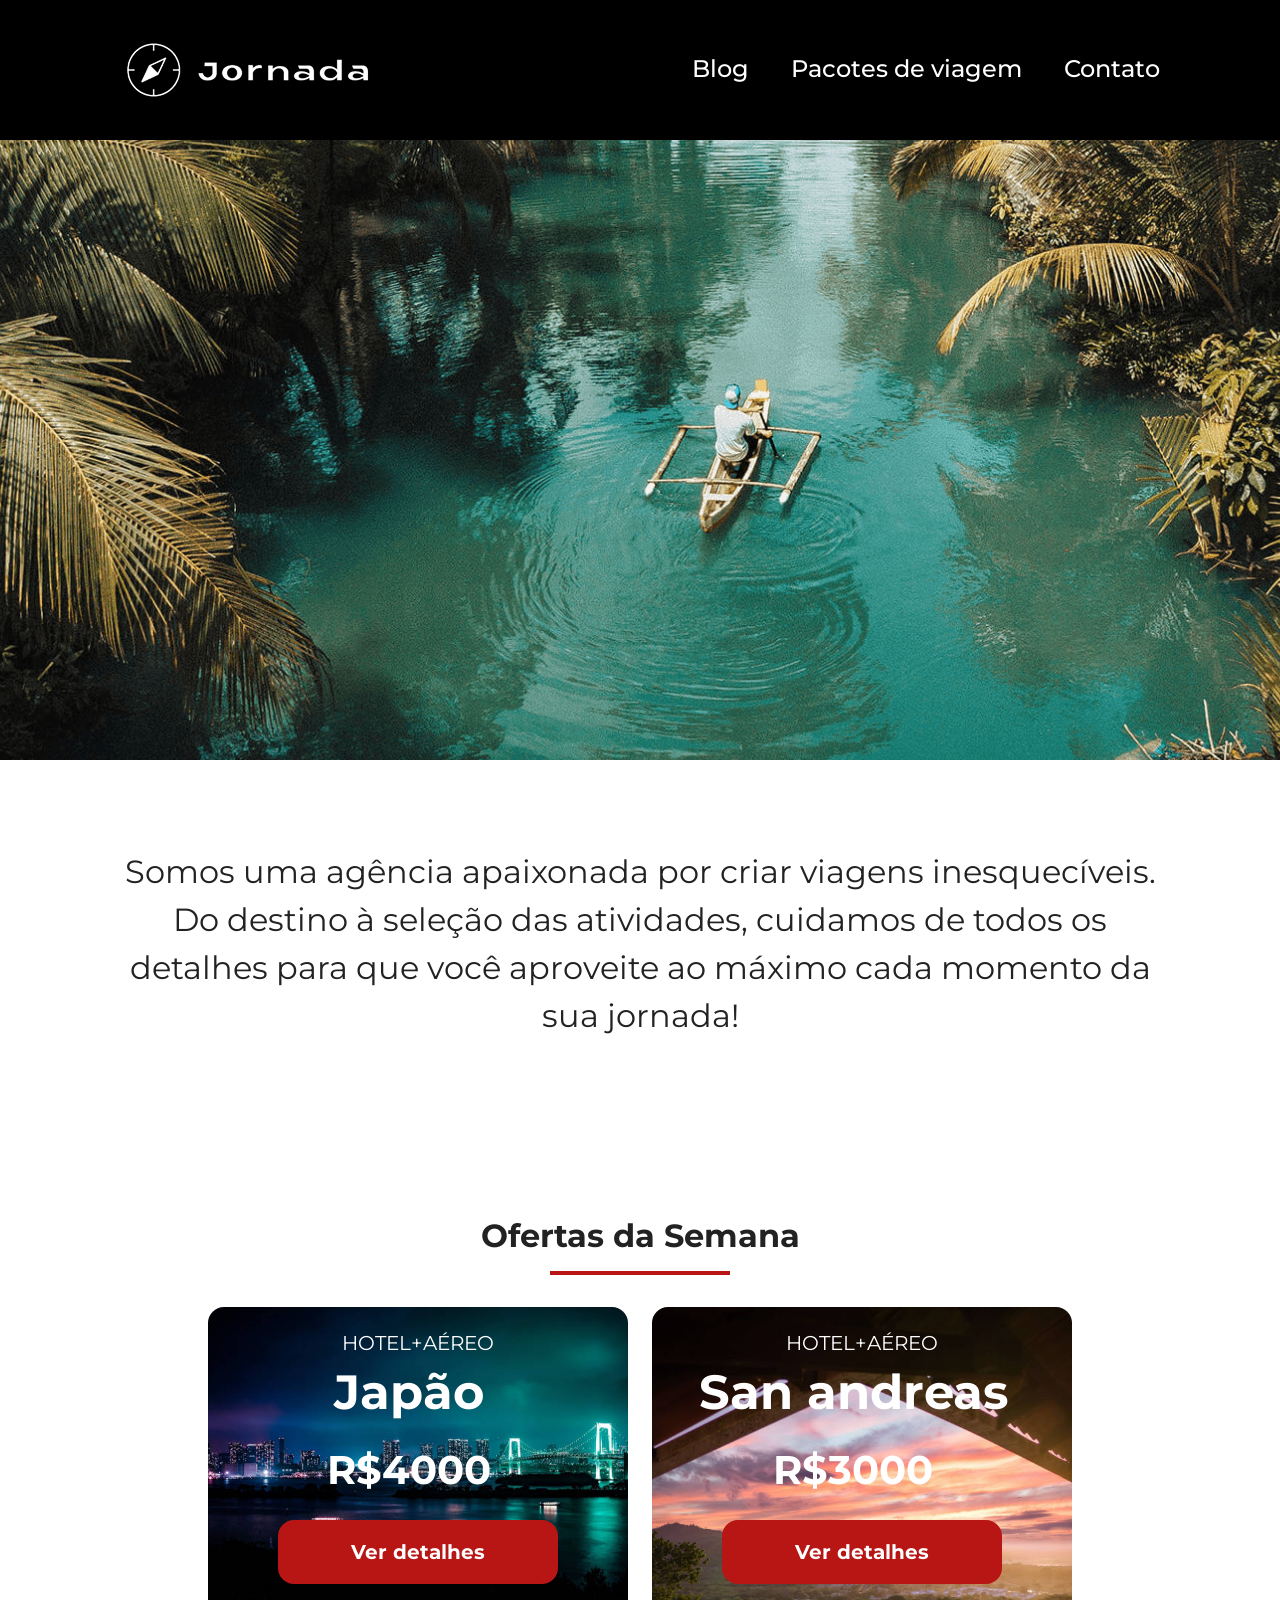
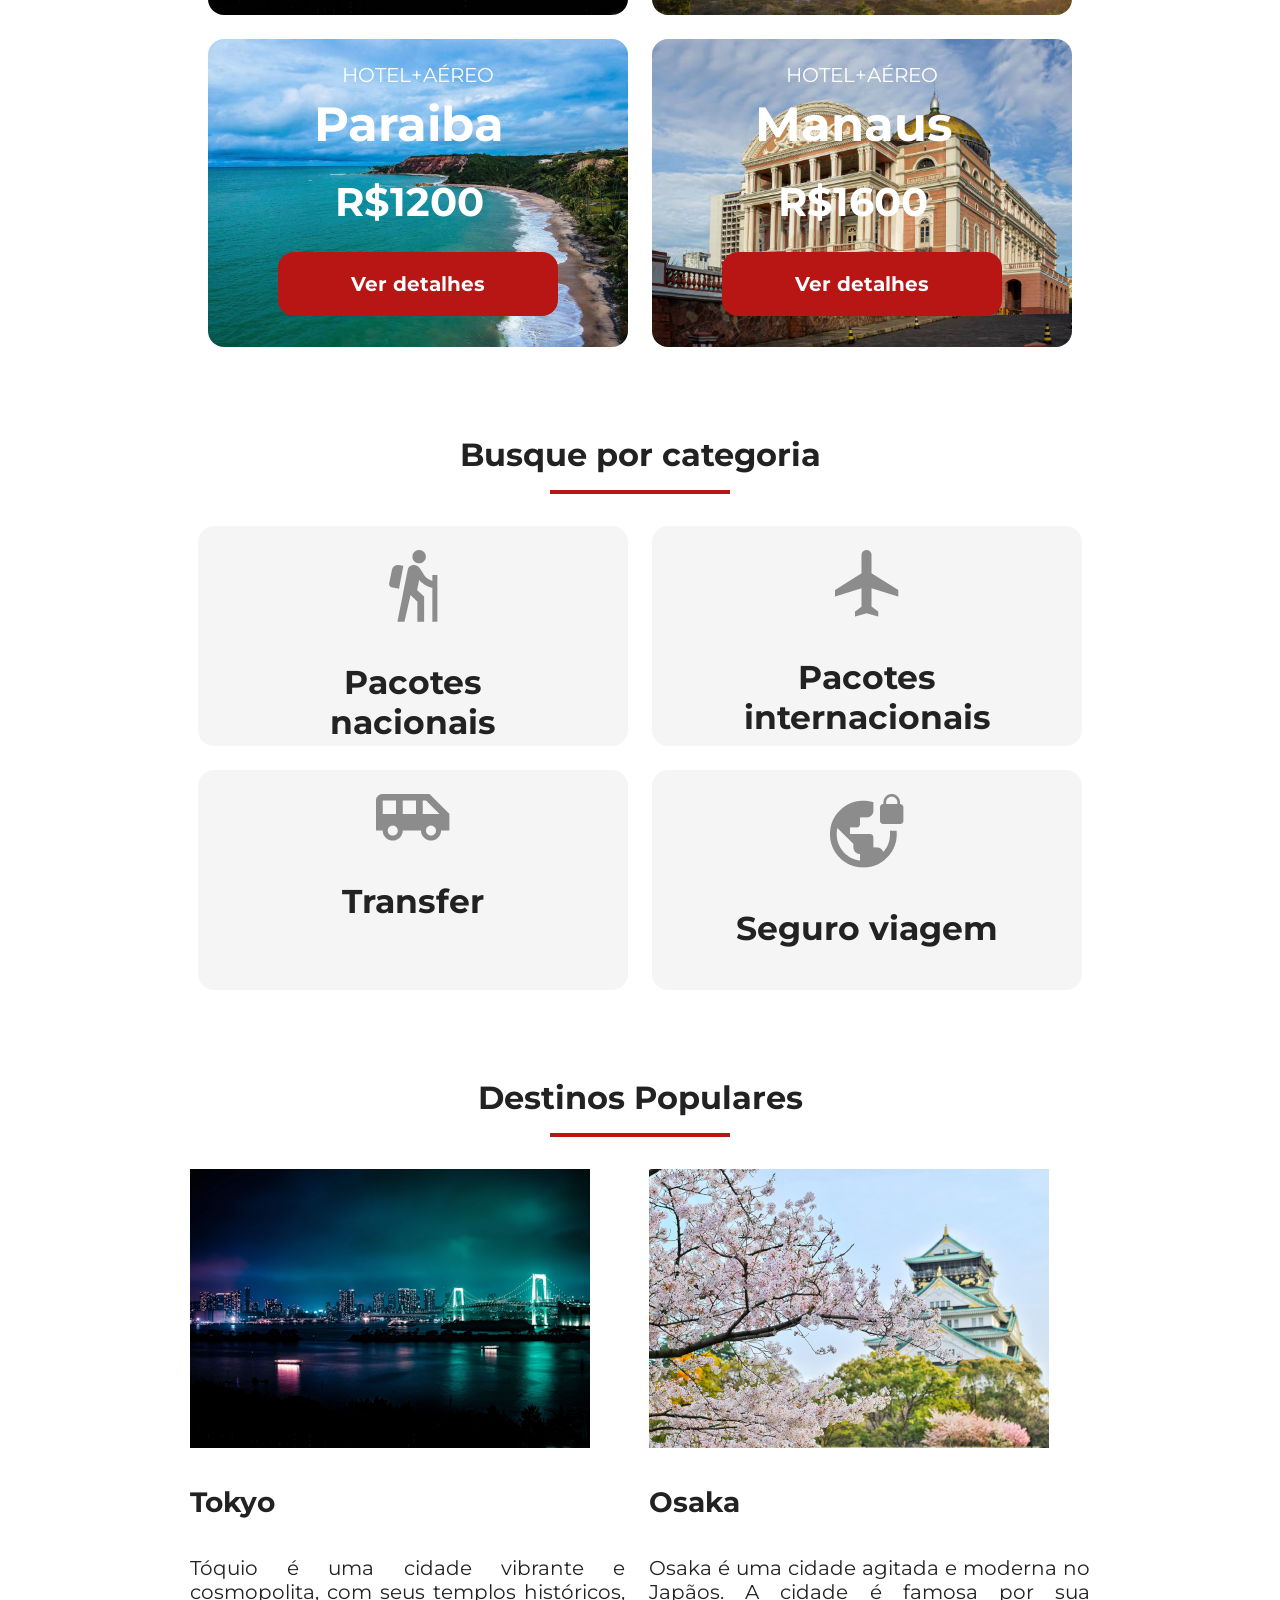
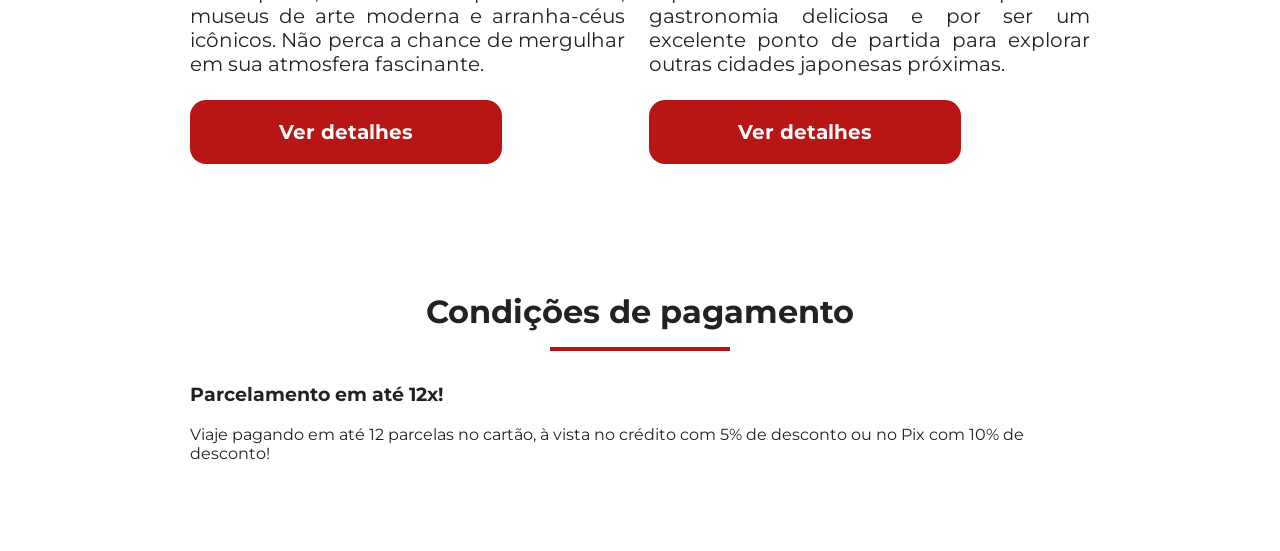
==== HTML - CSS/jornada-viagens/templates/index.html @ f0ea699c "Estrutura base da seção de pagamentos" ====
<!doctype html>
<html lang="pt-br">
  <head>
    <meta charset="UTF-8" />
    <meta name="viewport" content="width=device-width, initial-scale=1.0" />
    <link rel="stylesheet" href="/HTML - CSS/jornada-viagens/css/style.css" />
    <link rel="shortcut icon" href="./favicon.png" type="image/x-icon" />
    <title>Jornada Viagens</title>
  </head>
  <body>
    <header class="main-header">
      <a class="logo" href="#" title="Pagina inicial">
        <img
          class="img-mobile"
          src="../img/bussola-jornada-branco.png"
          alt="Bussola jornada viagens"
        />
        <img
          class="img-desktop"
          src="../img/bussola-texto-jornada-branca.png"
          alt="Bussola jornada viagens"
        />
      </a>
      <div class="navigation-menu">
        <label for="menu">
          <img src="../img/menu.png" alt="Menu" />
        </label>
        <input type="checkbox" id="menu" hidden />
        <nav>
          <ul class="list-links">
            <li><a href="#" target="_blank" title="Blog">Blog</a></li>
            <li>
              <a href="#" target="_blank" title="Pagina de pacotes"
                >Pacotes de viagem</a
              >
            </li>
            <li><a href="#" target="_blank" title="Contato">Contato</a></li>
          </ul>
        </nav>
      </div>
    </header>
    <section class="hero">
      <div class="image-hero"></div>
      <h2>
        Somos uma agência apaixonada por criar viagens inesquecíveis. Do destino
        à seleção das atividades, cuidamos de todos os detalhes para que você
        aproveite ao máximo cada momento da sua jornada!
      </h2>
    </section>
    <section class="offers">
      <div class="section-title">
        <h2>Ofertas da Semana</h2>
        <hr />
      </div>
      <div class="offers-cards">
        <article class="card japao">
          <header><p>HOTEL+AÉREO</p></header>
          <section>
            <h3>Japão <br /><span>R$4000</span></h3>
          </section>
          <footer><a href="#" class="button">Ver detalhes</a></footer>
        </article>
        <article class="card san-andreas">
          <header><p>HOTEL+AÉREO</p></header>
          <section>
            <h3>San andreas <br /><span>R$3000</span></h3>
          </section>
          <footer><a href="#" class="button">Ver detalhes</a></footer>
        </article>
        <article class="card paraiba">
          <header><p>HOTEL+AÉREO</p></header>
          <section>
            <h3>Paraiba <br /><span>R$1200</span></h3>
          </section>
          <footer><a href="#" class="button">Ver detalhes</a></footer>
        </article>
        <article class="card manaus">
          <header><p>HOTEL+AÉREO</p></header>
          <section>
            <h3>Manaus <br /><span>R$1600</span></h3>
          </section>
          <footer><a href="#" class="button">Ver detalhes</a></footer>
        </article>
      </div>
    </section>
    <section class="categories">
      <div class="section-title">
        <h2>Busque por categoria</h2>
        <hr />
      </div>
      <div class="categories-cards">
        <a
          class="card"
          href="#"
          target="_blank"
          title="Busca por pacotes nacionais"
          ><img
            src="../img/pacotes nacionais.png"
            alt="Busca por pacotes de viagem nacionais"
          />
          <h3>Pacotes <br />nacionais</h3>
        </a>
        <a
          class="card"
          href="#"
          target="_blank"
          title="Busca por pacotes internacionais"
          ><img
            src="../img/pacotes interacionais.png"
            alt="Busca por pacotes de viagem interacionais"
          />
          <h3>Pacotes <br />internacionais</h3>
        </a>
        <a
          class="card transfer"
          href="#"
          target="_blank"
          title="Busca por transfer"
          ><img src="../img/transfer.png" alt="Busca por pacotes de transfer" />
          <h3>Transfer</h3>
        </a>
        <a
          class="card"
          href="#"
          target="_blank"
          title="Busca por pacotes pacotes de seguro viagem"
          ><img
            src="../img/seguro viagem.png"
            alt="Busca por pacotes de seguro viagem"
          />
          <h3>Seguro viagem</h3>
        </a>
      </div>
    </section>
    <section class="destinations">
      <div class="section-title">
        <h2>Destinos Populares</h2>
        <hr />
      </div>
      <div class="destination-items">
        <article class="item">
          <header>
            <div class="img-item tokyo"></div>
            <h4>Tokyo</h4>
          </header>
          <p>
            Tóquio é uma cidade vibrante e cosmopolita, com seus templos
            históricos, museus de arte moderna e arranha-céus icônicos. Não
            perca a chance de mergulhar em sua atmosfera fascinante.
          </p>
          <footer>
            <a
              href="#"
              class="button"
              target="_blank"
              title="Veja mais detalhes Tokyo"
              >Ver detalhes</a
            >
          </footer>
        </article>
        <article class="item">
          <header>
            <div class="img-item osaka"></div>
            <h4>Osaka</h4>
          </header>
          <p>
            Osaka é uma cidade agitada e moderna no Japãos. A cidade é famosa
            por sua gastronomia deliciosa e por ser um excelente ponto de
            partida para explorar outras cidades japonesas próximas.
          </p>
          <footer>
            <a
              href="#"
              class="button"
              target="_blank"
              title="Veja mais detalhes Osaka"
              >Ver detalhes</a
            >
          </footer>
        </article>
      </div>
    </section>
    <section class="payments">
      <div class="section-title">
        <h2>Condições de pagamento</h2>
        <hr />
      </div>
      <div class="text-content">
        <h3>Parcelamento em até 12x!</h3>
        <p>
          Viaje pagando em até 12 parcelas no cartão, à vista no crédito com 5%
          de desconto ou no Pix com 10% de desconto!
        </p>
      </div>
      <div class="img-content">
        <div class="image bags"></div>
        <div class="image passport"></div>
        <div class="image people"></div>
      </div>
    </section>
  </body>
</html>
---- HTML - CSS/jornada-viagens/css/style.css ----
@import url(global.css);
@import url(header.css);
@import url(hero.css);
@import url(offers.css);
@import url(categories.css);
@import url(destinations.css);
@import url(payments.css);
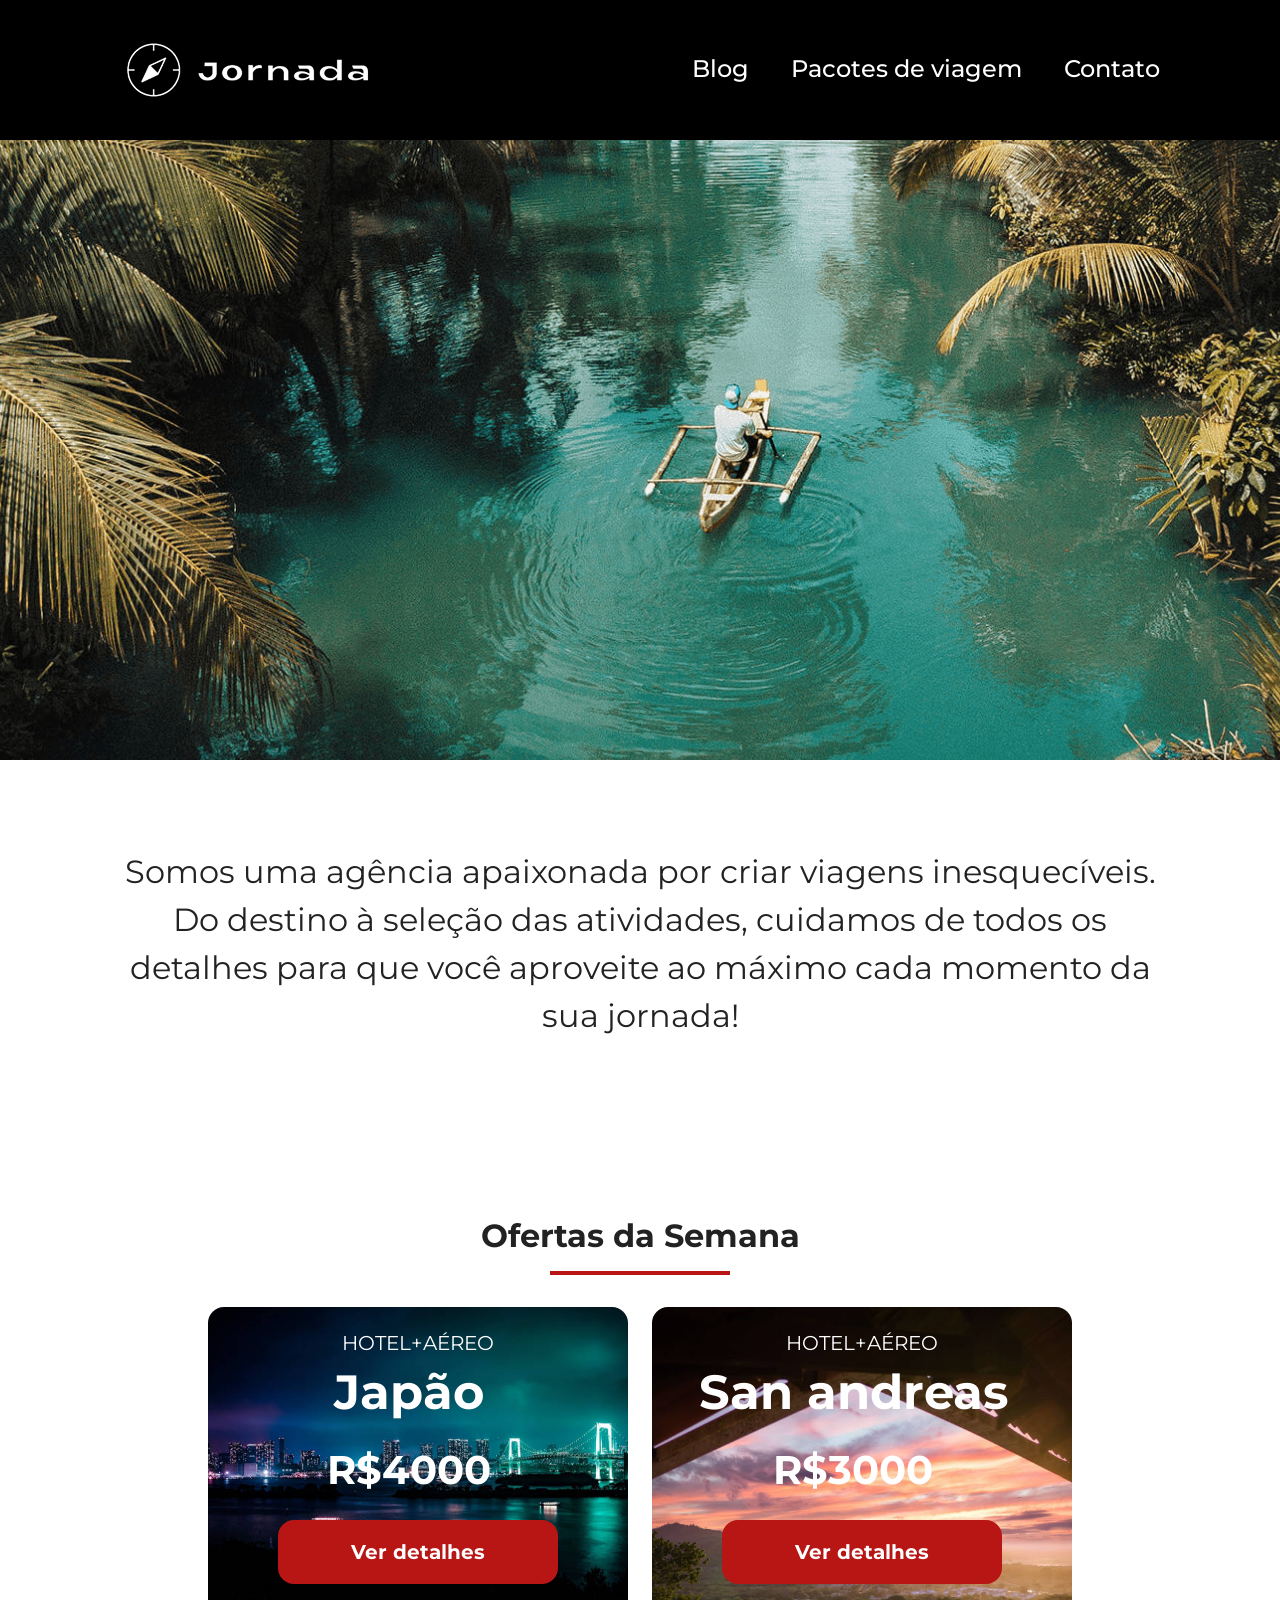
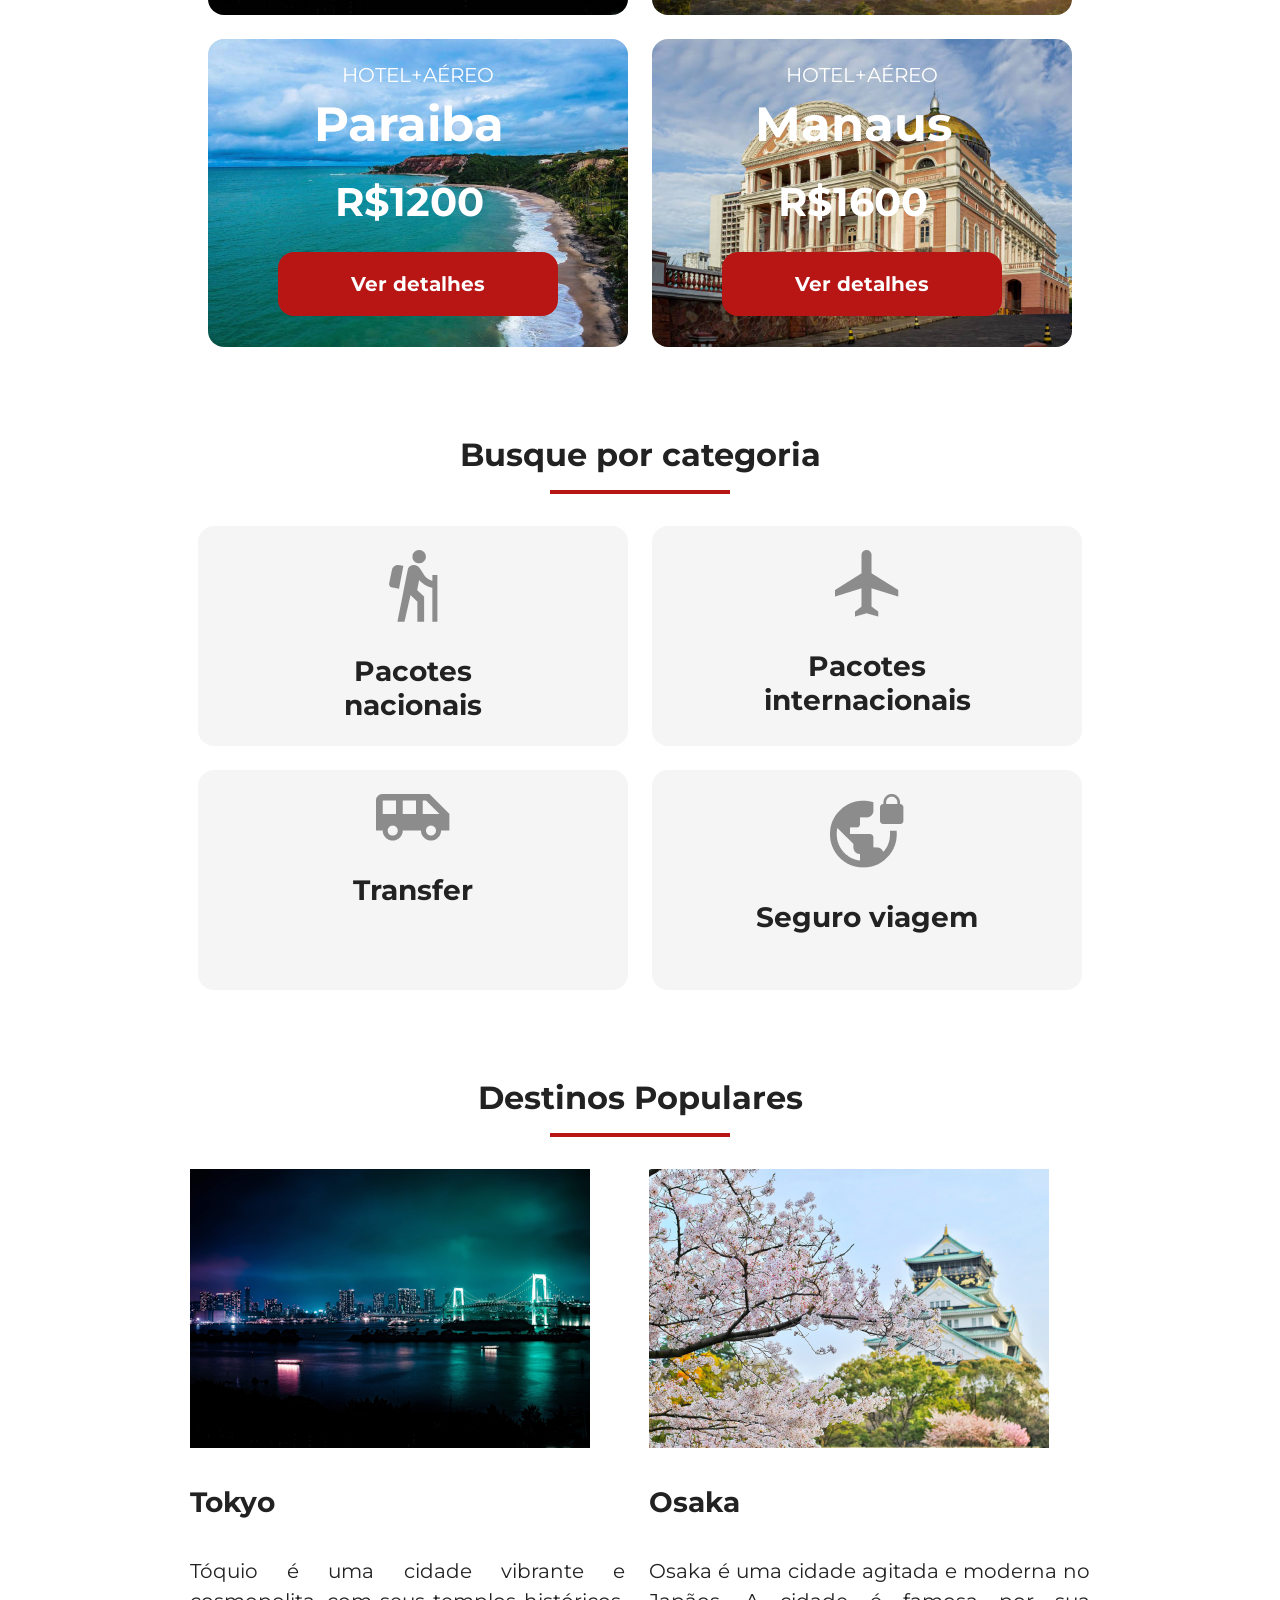
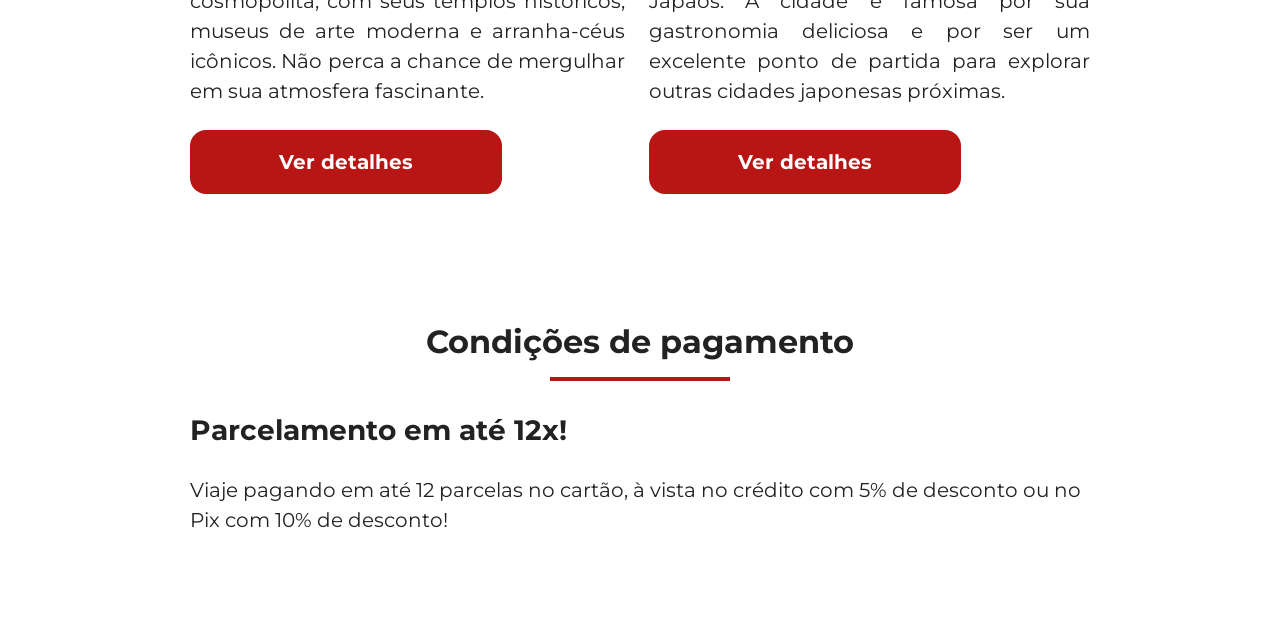
==== commit d66b087d: "Reutilização de código" ====
--- a/HTML - CSS/jornada-viagens/templates/index.html
+++ b/HTML - CSS/jornada-viagens/templates/index.html
@@ -54,30 +54,30 @@
       </div>
       <div class="offers-cards">
         <article class="card japao">
-          <header><p>HOTEL+AÉREO</p></header>
-          <section>
-            <h3>Japão <br /><span>R$4000</span></h3>
+          <header><p class="text-content">HOTEL+AÉREO</p></header>
+          <section>
+            <h3 class="title-content">Japão <br /><span>R$4000</span></h3>
           </section>
           <footer><a href="#" class="button">Ver detalhes</a></footer>
         </article>
         <article class="card san-andreas">
-          <header><p>HOTEL+AÉREO</p></header>
-          <section>
-            <h3>San andreas <br /><span>R$3000</span></h3>
+          <header><p class="text-content">HOTEL+AÉREO</p></header>
+          <section>
+            <h3 class="title-content">San andreas <br /><span>R$3000</span></h3>
           </section>
           <footer><a href="#" class="button">Ver detalhes</a></footer>
         </article>
         <article class="card paraiba">
-          <header><p>HOTEL+AÉREO</p></header>
-          <section>
-            <h3>Paraiba <br /><span>R$1200</span></h3>
+          <header><p class="text-content">HOTEL+AÉREO</p></header>
+          <section>
+            <h3 class="title-content">Paraiba <br /><span>R$1200</span></h3>
           </section>
           <footer><a href="#" class="button">Ver detalhes</a></footer>
         </article>
         <article class="card manaus">
-          <header><p>HOTEL+AÉREO</p></header>
-          <section>
-            <h3>Manaus <br /><span>R$1600</span></h3>
+          <header><p class="text-content">HOTEL+AÉREO</p></header>
+          <section>
+            <h3 class="title-content">Manaus <br /><span>R$1600</span></h3>
           </section>
           <footer><a href="#" class="button">Ver detalhes</a></footer>
         </article>
@@ -98,7 +98,7 @@
             src="../img/pacotes nacionais.png"
             alt="Busca por pacotes de viagem nacionais"
           />
-          <h3>Pacotes <br />nacionais</h3>
+          <h3 class="content-title">Pacotes <br />nacionais</h3>
         </a>
         <a
           class="card"
@@ -109,7 +109,7 @@
             src="../img/pacotes interacionais.png"
             alt="Busca por pacotes de viagem interacionais"
           />
-          <h3>Pacotes <br />internacionais</h3>
+          <h3 class="content-title">Pacotes <br />internacionais</h3>
         </a>
         <a
           class="card transfer"
@@ -117,7 +117,7 @@
           target="_blank"
           title="Busca por transfer"
           ><img src="../img/transfer.png" alt="Busca por pacotes de transfer" />
-          <h3>Transfer</h3>
+          <h3 class="content-title">Transfer</h3>
         </a>
         <a
           class="card"
@@ -128,7 +128,7 @@
             src="../img/seguro viagem.png"
             alt="Busca por pacotes de seguro viagem"
           />
-          <h3>Seguro viagem</h3>
+          <h3 class="content-title">Seguro viagem</h3>
         </a>
       </div>
     </section>
@@ -141,9 +141,9 @@
         <article class="item">
           <header>
             <div class="img-item tokyo"></div>
-            <h4>Tokyo</h4>
+            <h4 class="content-title">Tokyo</h4>
           </header>
-          <p>
+          <p class="content-text">
             Tóquio é uma cidade vibrante e cosmopolita, com seus templos
             históricos, museus de arte moderna e arranha-céus icônicos. Não
             perca a chance de mergulhar em sua atmosfera fascinante.
@@ -161,9 +161,9 @@
         <article class="item">
           <header>
             <div class="img-item osaka"></div>
-            <h4>Osaka</h4>
+            <h4 class="content-title">Osaka</h4>
           </header>
-          <p>
+          <p class="content-text">
             Osaka é uma cidade agitada e moderna no Japãos. A cidade é famosa
             por sua gastronomia deliciosa e por ser um excelente ponto de
             partida para explorar outras cidades japonesas próximas.
@@ -186,8 +186,8 @@
         <hr />
       </div>
       <div class="text-content">
-        <h3>Parcelamento em até 12x!</h3>
-        <p>
+        <h3 class="content-title">Parcelamento em até 12x!</h3>
+        <p class="content-text">
           Viaje pagando em até 12 parcelas no cartão, à vista no crédito com 5%
           de desconto ou no Pix com 10% de desconto!
         </p>
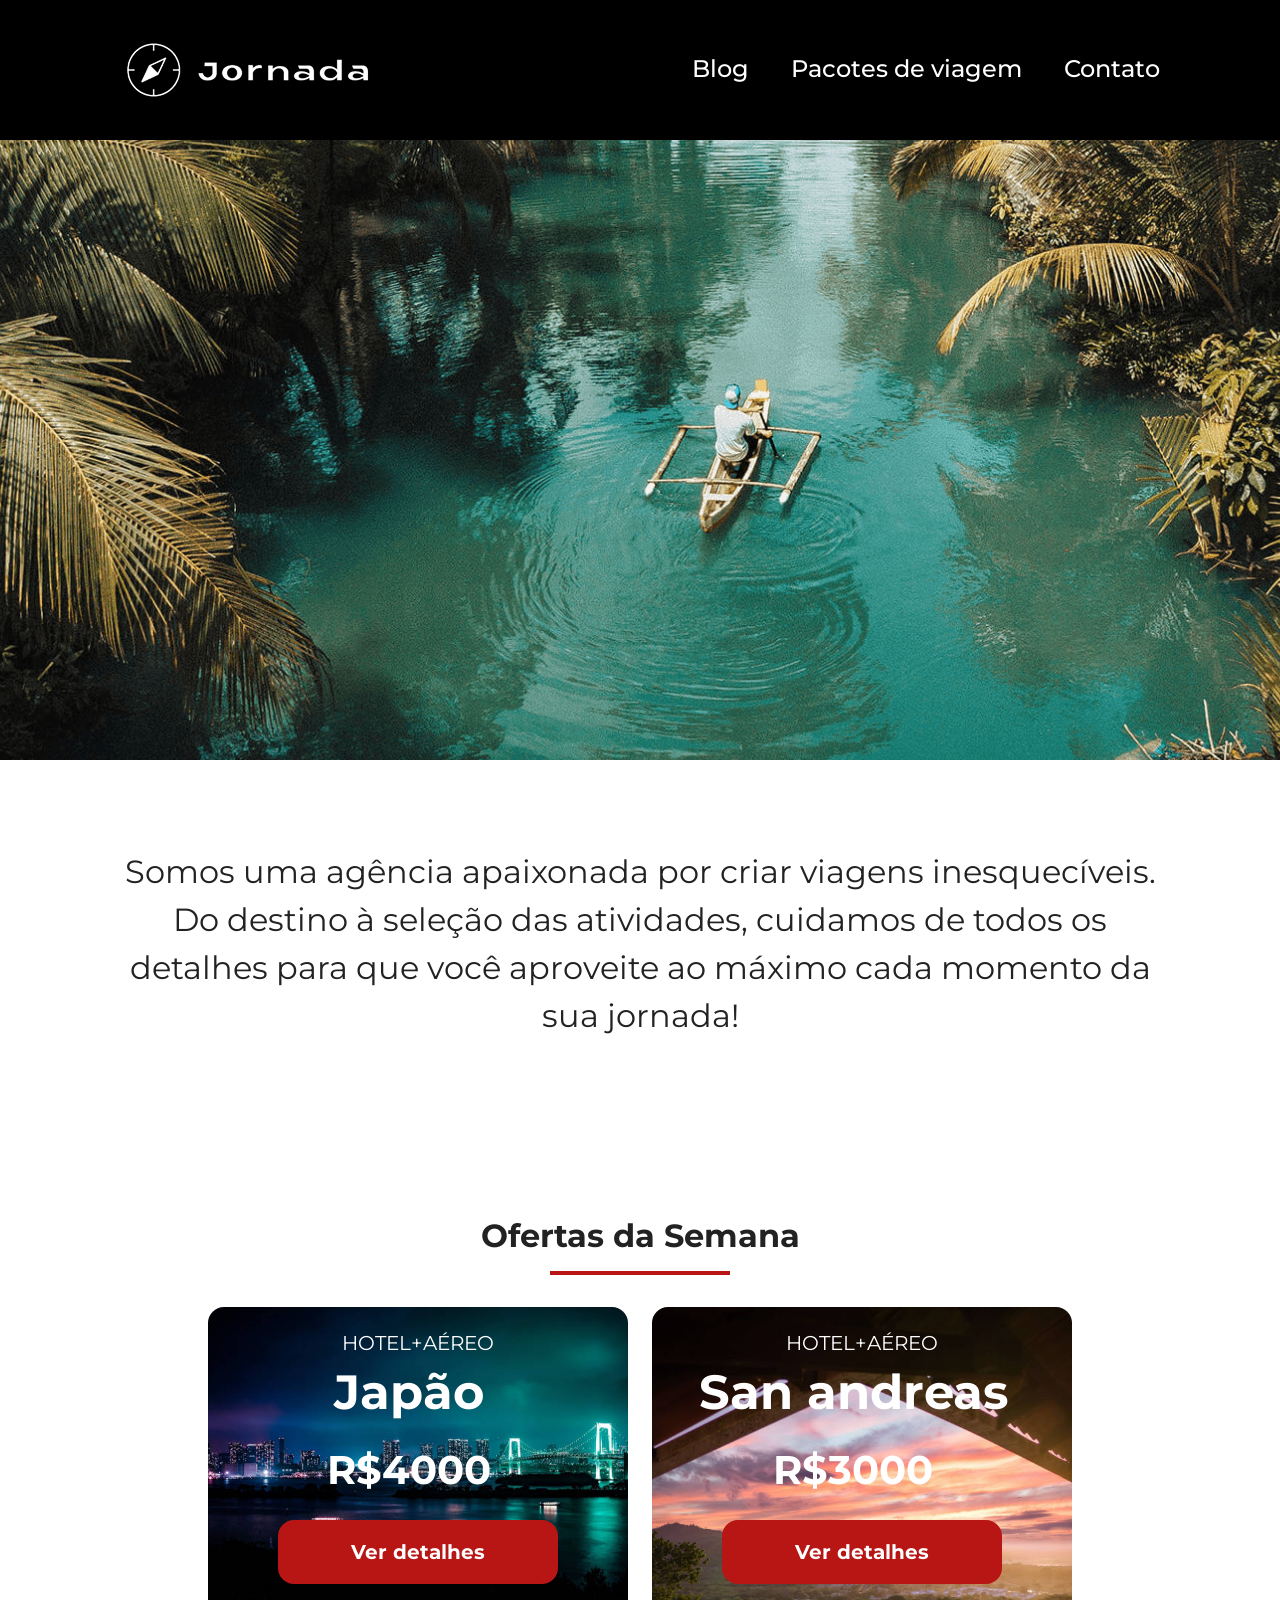
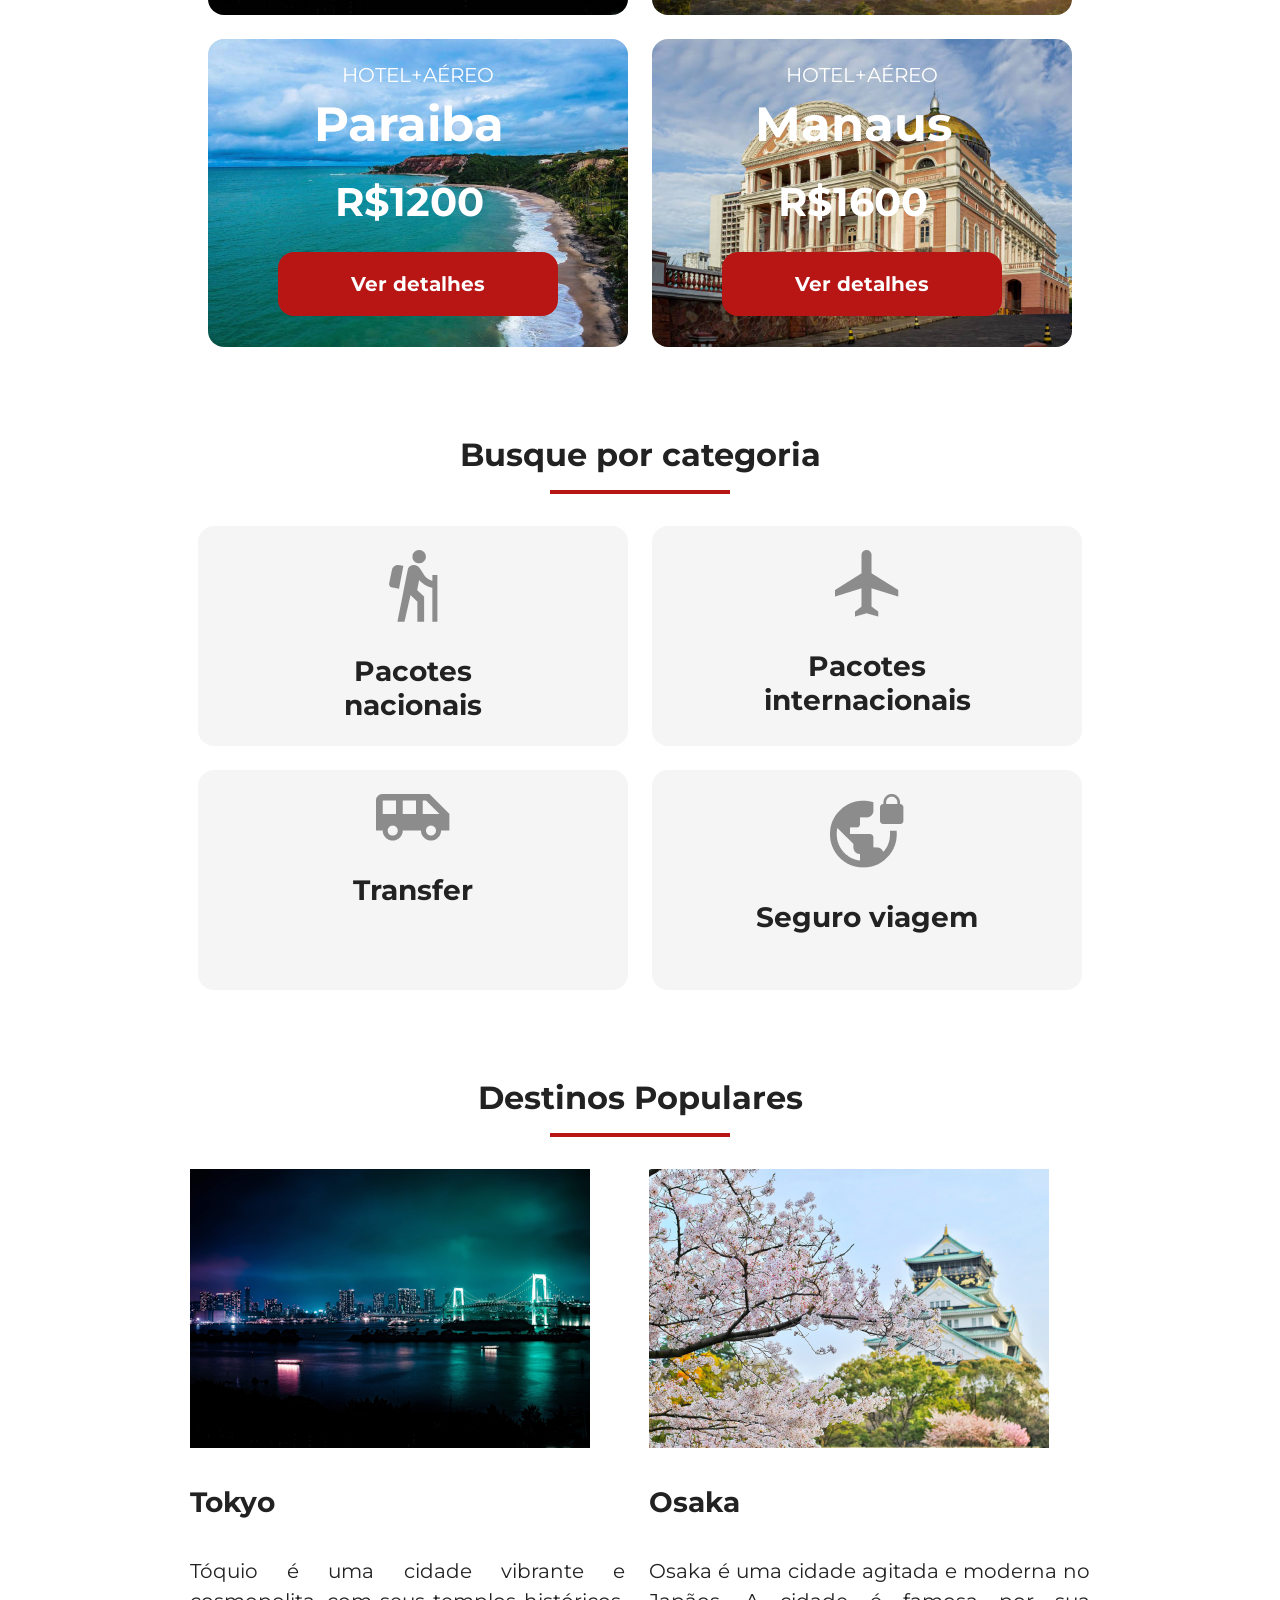
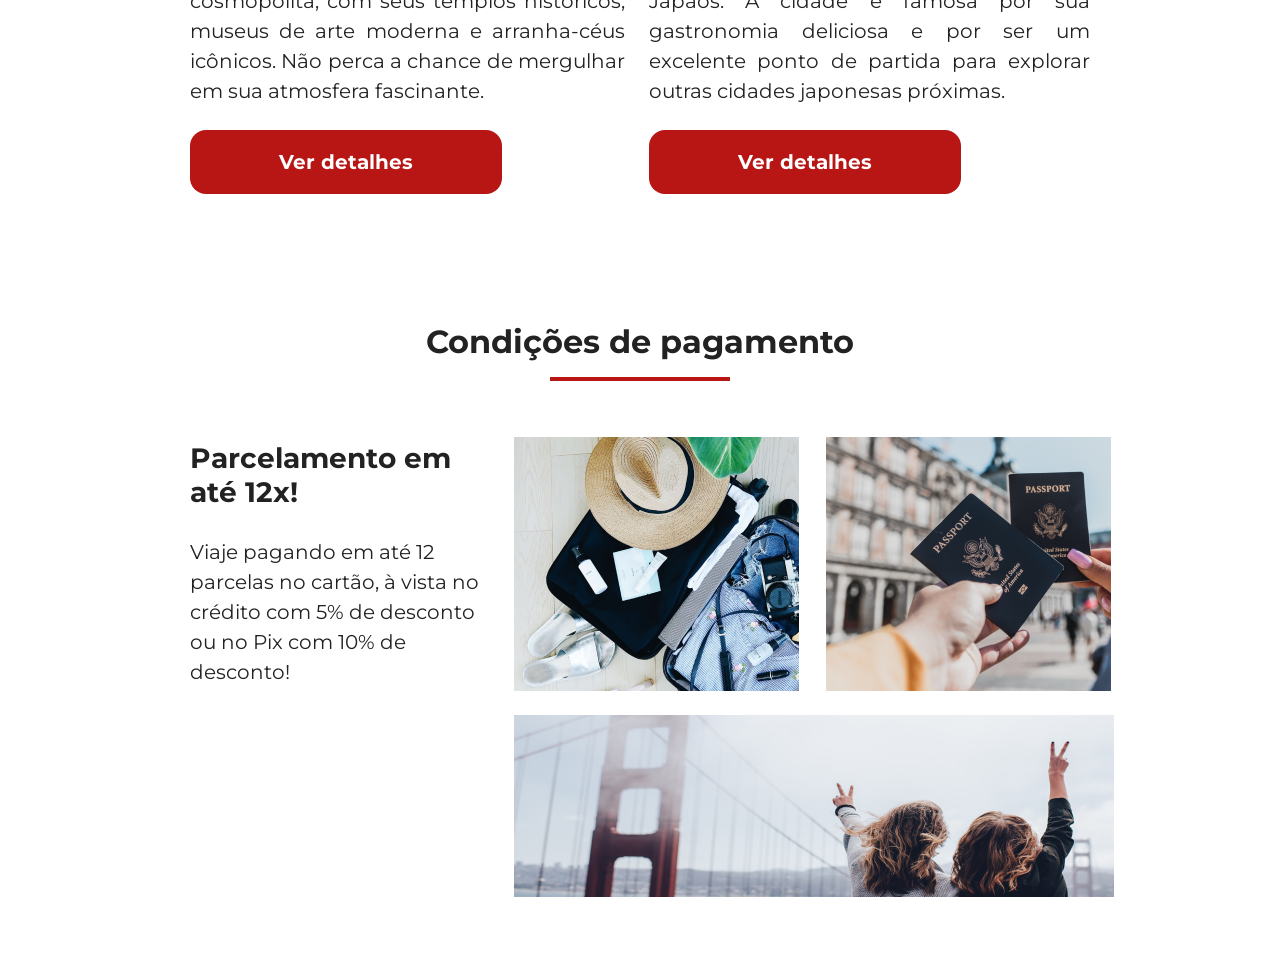
==== commit f7ea8ea9: "Finaliza payments" ====
--- a/HTML - CSS/jornada-viagens/templates/index.html
+++ b/HTML - CSS/jornada-viagens/templates/index.html
@@ -185,17 +185,19 @@
         <h2>Condições de pagamento</h2>
         <hr />
       </div>
-      <div class="text-content">
-        <h3 class="content-title">Parcelamento em até 12x!</h3>
-        <p class="content-text">
-          Viaje pagando em até 12 parcelas no cartão, à vista no crédito com 5%
-          de desconto ou no Pix com 10% de desconto!
-        </p>
-      </div>
-      <div class="img-content">
-        <div class="image bags"></div>
-        <div class="image passport"></div>
-        <div class="image people"></div>
+      <div class="content-container">
+        <div class="text-content">
+          <h3 class="content-title">Parcelamento em até 12x!</h3>
+          <p class="content-text">
+            Viaje pagando em até 12 parcelas no cartão, à vista no crédito com
+            5% de desconto ou no Pix com 10% de desconto!
+          </p>
+        </div>
+        <div class="img-content">
+          <div class="image bags"></div>
+          <div class="image passport"></div>
+          <div class="image people large"></div>
+        </div>
       </div>
     </section>
   </body>
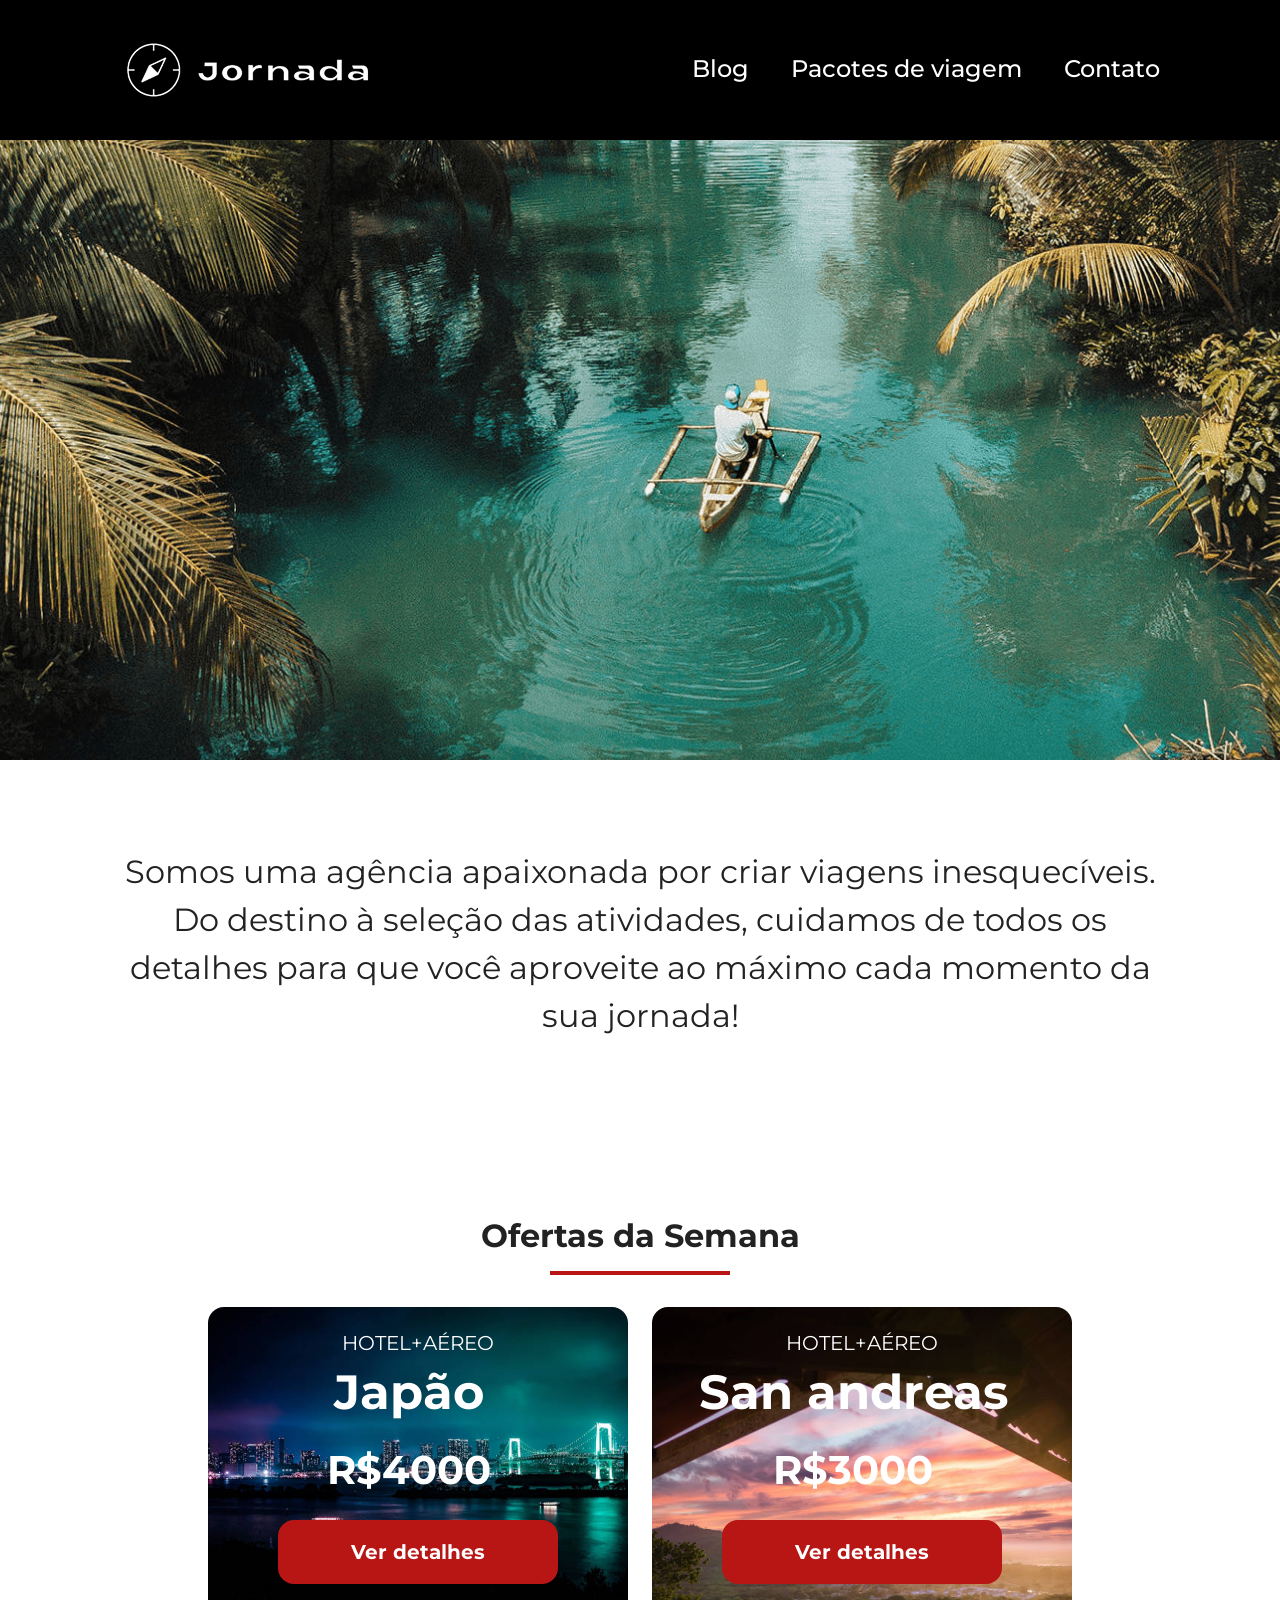
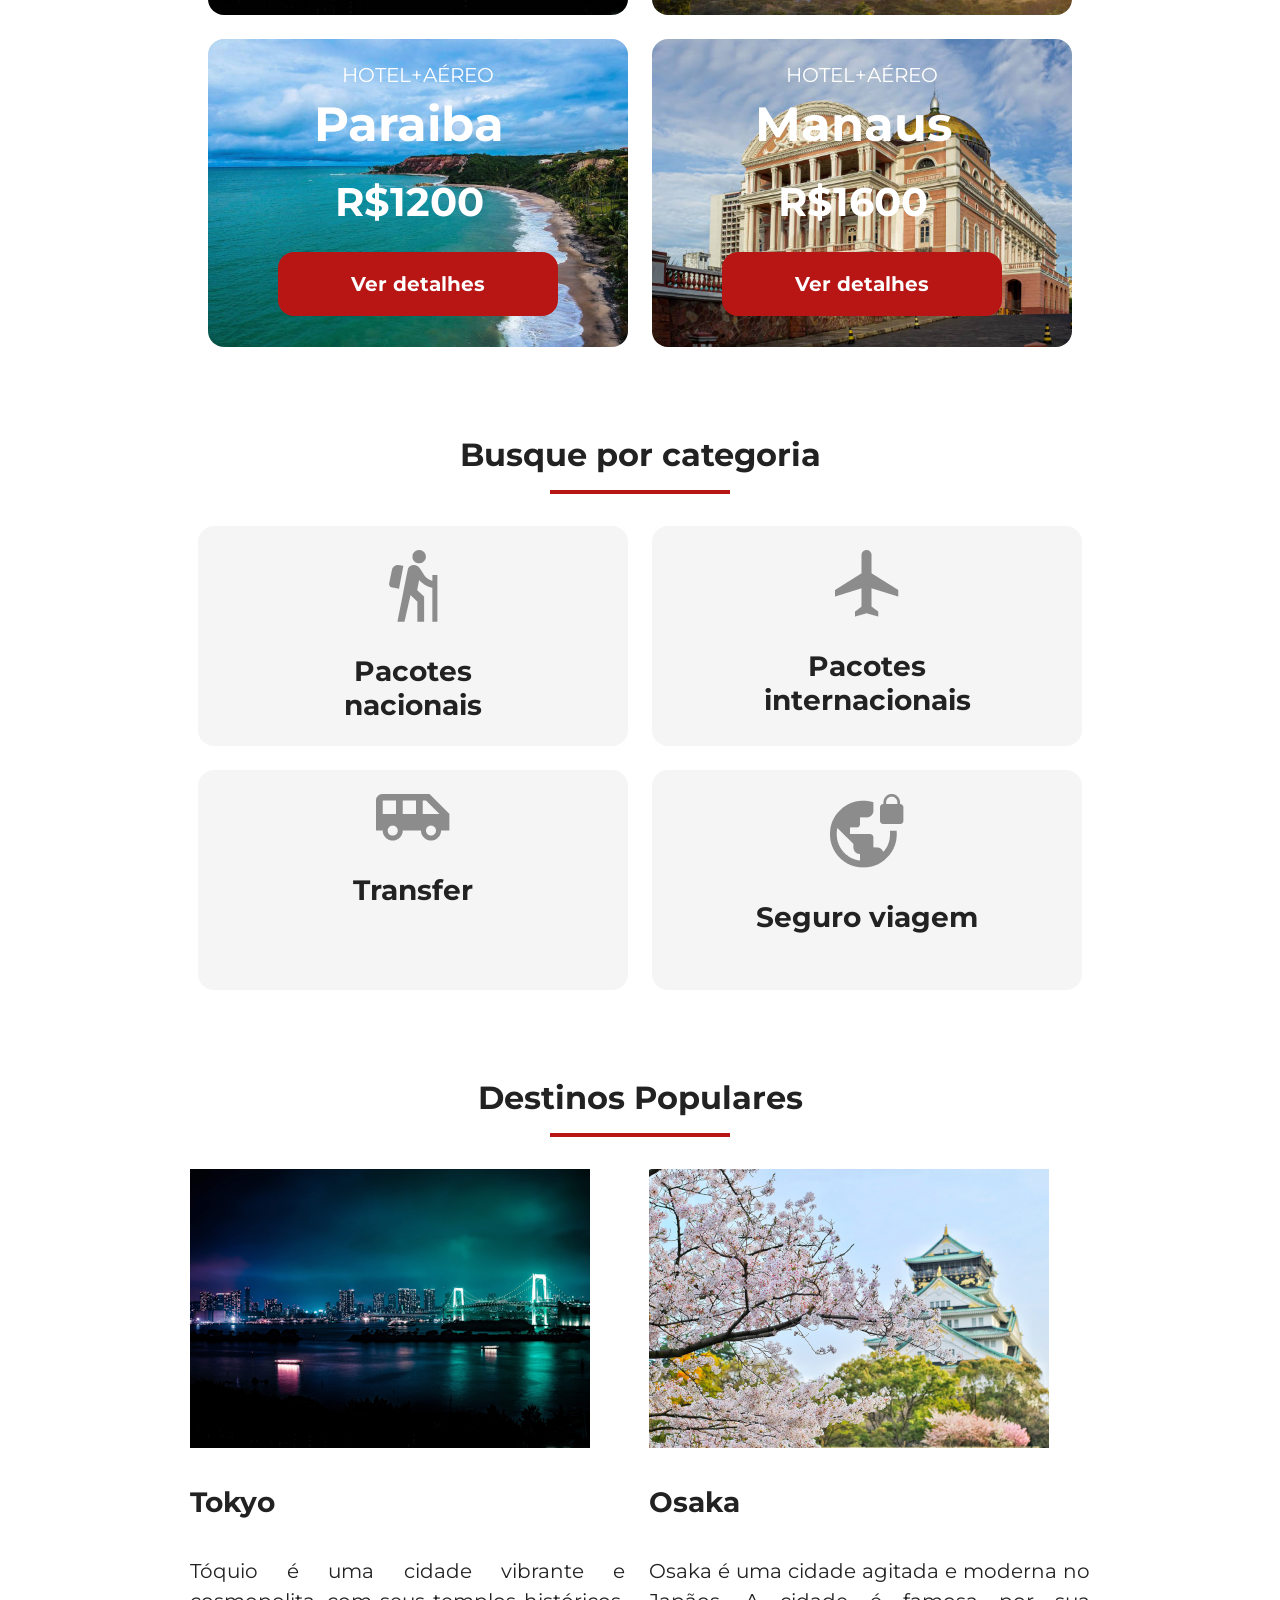
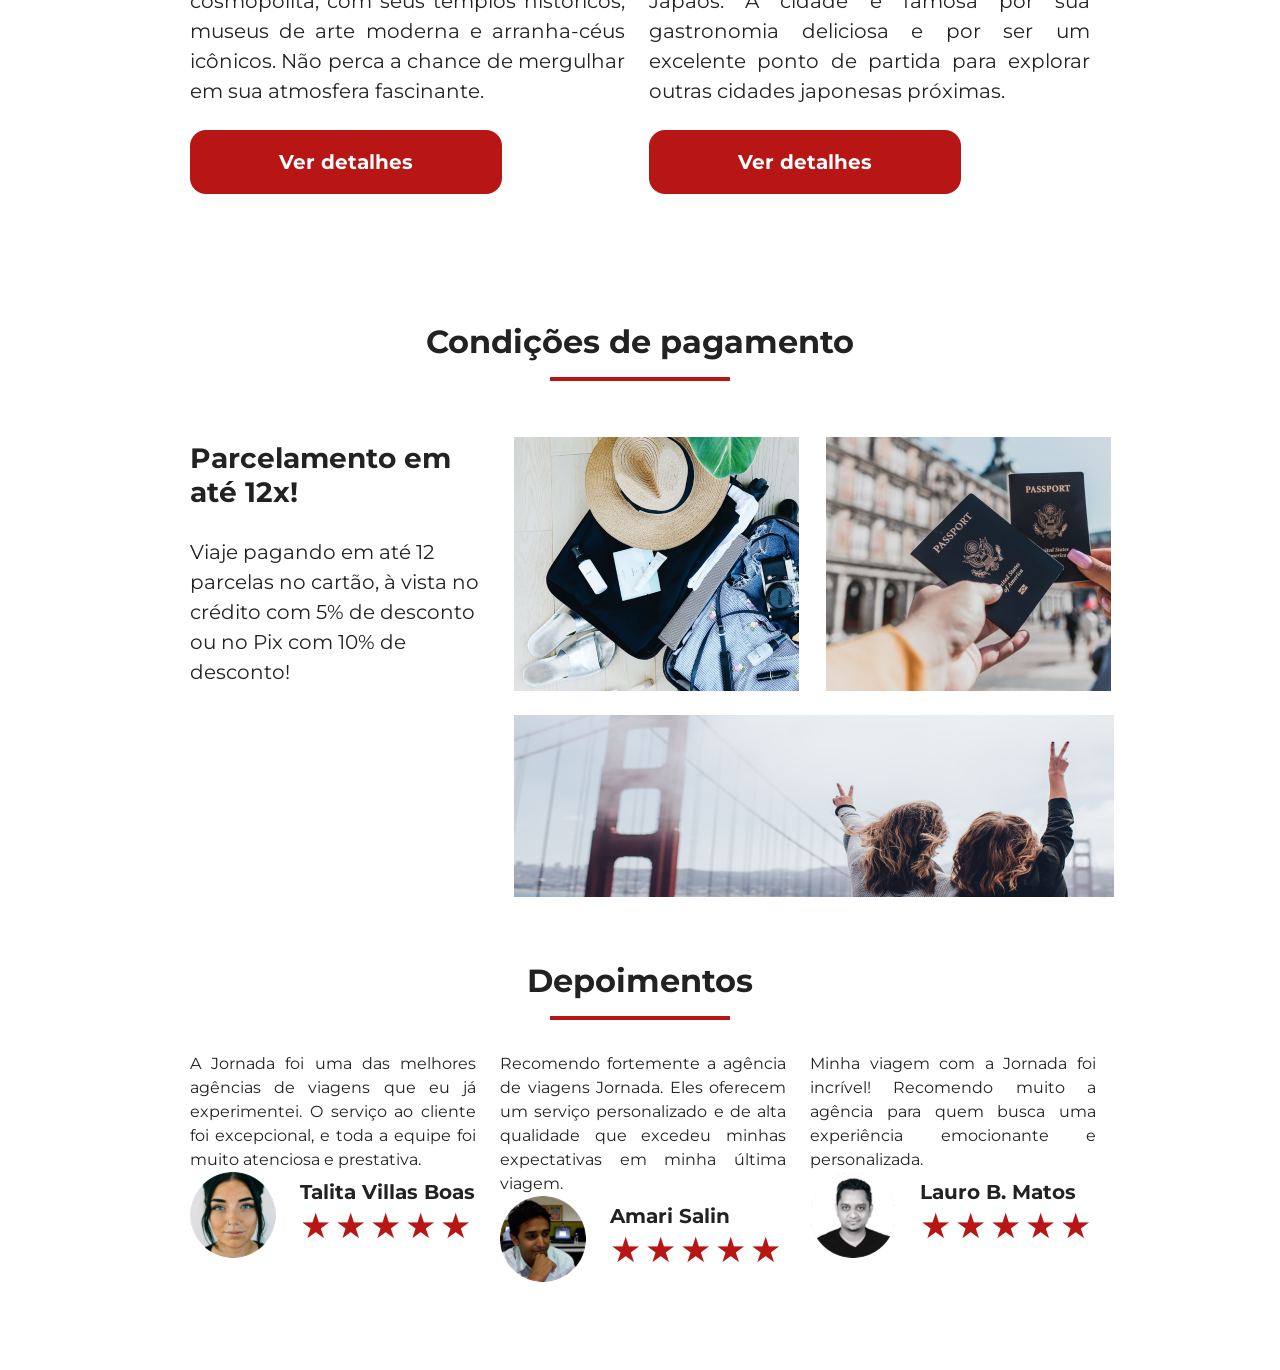
==== commit d6115a67: "Adicionando seção de depoimentos com css" ====
--- a/HTML - CSS/jornada-viagens/templates/index.html
+++ b/HTML - CSS/jornada-viagens/templates/index.html
@@ -200,5 +200,87 @@
         </div>
       </div>
     </section>
+    <section class="testimonials">
+      <div class="section-title">
+        <h2>Depoimentos</h2>
+        <hr />
+      </div>
+      <div class="testimonial-item">
+        <article>
+          <header>
+            <p class="content-text">
+              A Jornada foi uma das melhores agências de viagens que eu já
+              experimentei. O serviço ao cliente foi excepcional, e toda a
+              equipe foi muito atenciosa e prestativa.
+            </p>
+          </header>
+          <footer>
+            <img
+              src="../img/talita-avatar.png"
+              alt="Imagem de perfil do cliente talita"
+            />
+            <div class="profile-content">
+              <h4 class="content-title">Talita Villas Boas</h4>
+              <div class="stars-content">
+                <span class="star">★</span>
+                <span class="star">★</span>
+                <span class="star">★</span>
+                <span class="star">★</span>
+                <span class="star">★</span>
+              </div>
+            </div>
+          </footer>
+        </article>
+        <article>
+          <header>
+            <p class="content-text">
+              Recomendo fortemente a agência de viagens Jornada. Eles oferecem
+              um serviço personalizado e de alta qualidade que excedeu minhas
+              expectativas em minha última viagem.
+            </p>
+          </header>
+          <footer>
+            <img
+              src="../img/amari-avatar.png"
+              alt="Imagem de perfil do cliente amari"
+            />
+            <div class="profile-content">
+              <h4 class="content-title">Amari Salin</h4>
+              <div class="stars-content">
+                <span class="star">★</span>
+                <span class="star">★</span>
+                <span class="star">★</span>
+                <span class="star">★</span>
+                <span class="star">★</span>
+              </div>
+            </div>
+          </footer>
+        </article>
+        <article>
+          <header>
+            <p class="content-text">
+              Minha viagem com a Jornada foi incrível! Recomendo muito a agência
+              para quem busca uma experiência emocionante e personalizada.
+            </p>
+          </header>
+          <footer>
+            <img
+              src="../img/lauro-avatar.png"
+              alt="Imagem de perfil do cliente lauro"
+            />
+            <div class="profile-content">
+              <h4 class="content-title">Lauro B. Matos</h4>
+              <div class="stars-content">
+                <span class="star">★</span>
+                <span class="star">★</span>
+                <span class="star">★</span>
+                <span class="star">★</span>
+                <span class="star">★</span>
+              </div>
+            </div>
+          </footer>
+        </article>
+      </div>
+    </section>
   </body>
 </html>
--- a/HTML - CSS/jornada-viagens/css/style.css
+++ b/HTML - CSS/jornada-viagens/css/style.css
@@ -5,3 +5,4 @@
 @import url(categories.css);
 @import url(destinations.css);
 @import url(payments.css);
+@import url(testimonials.css);
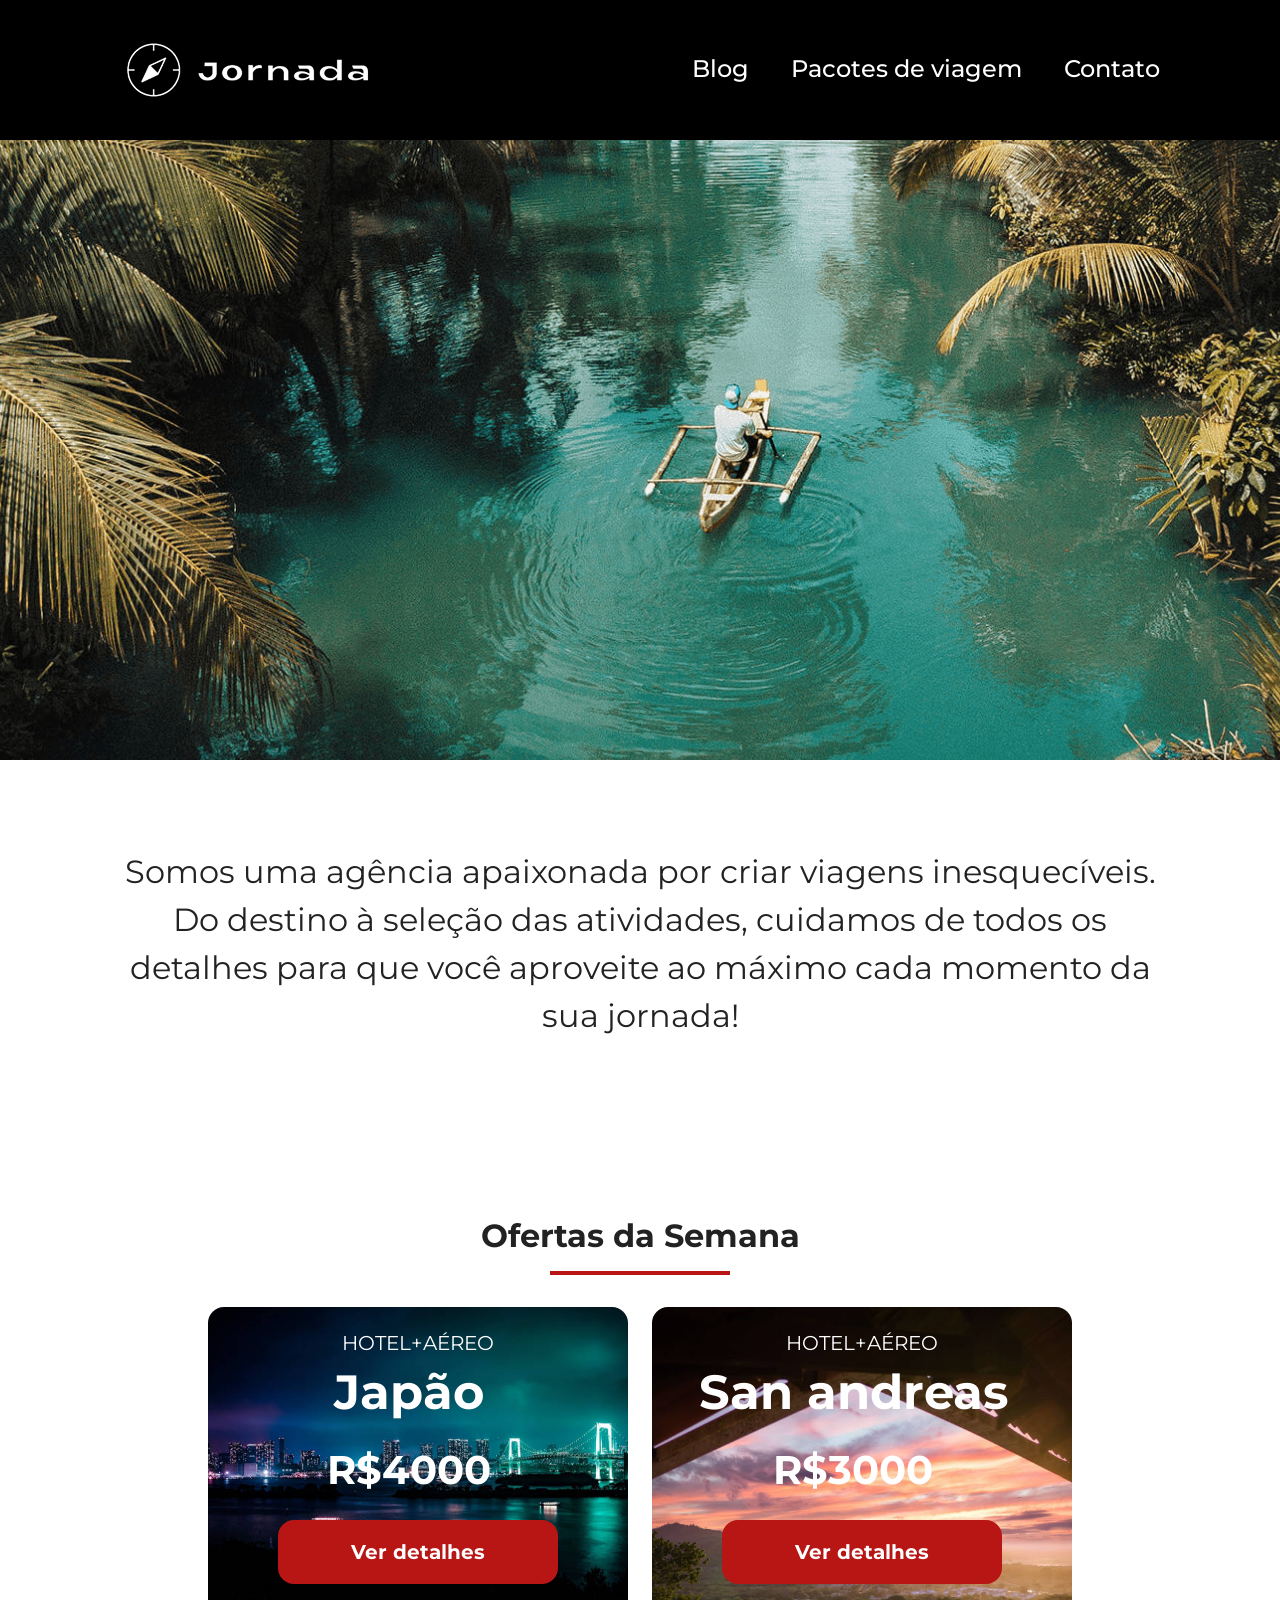
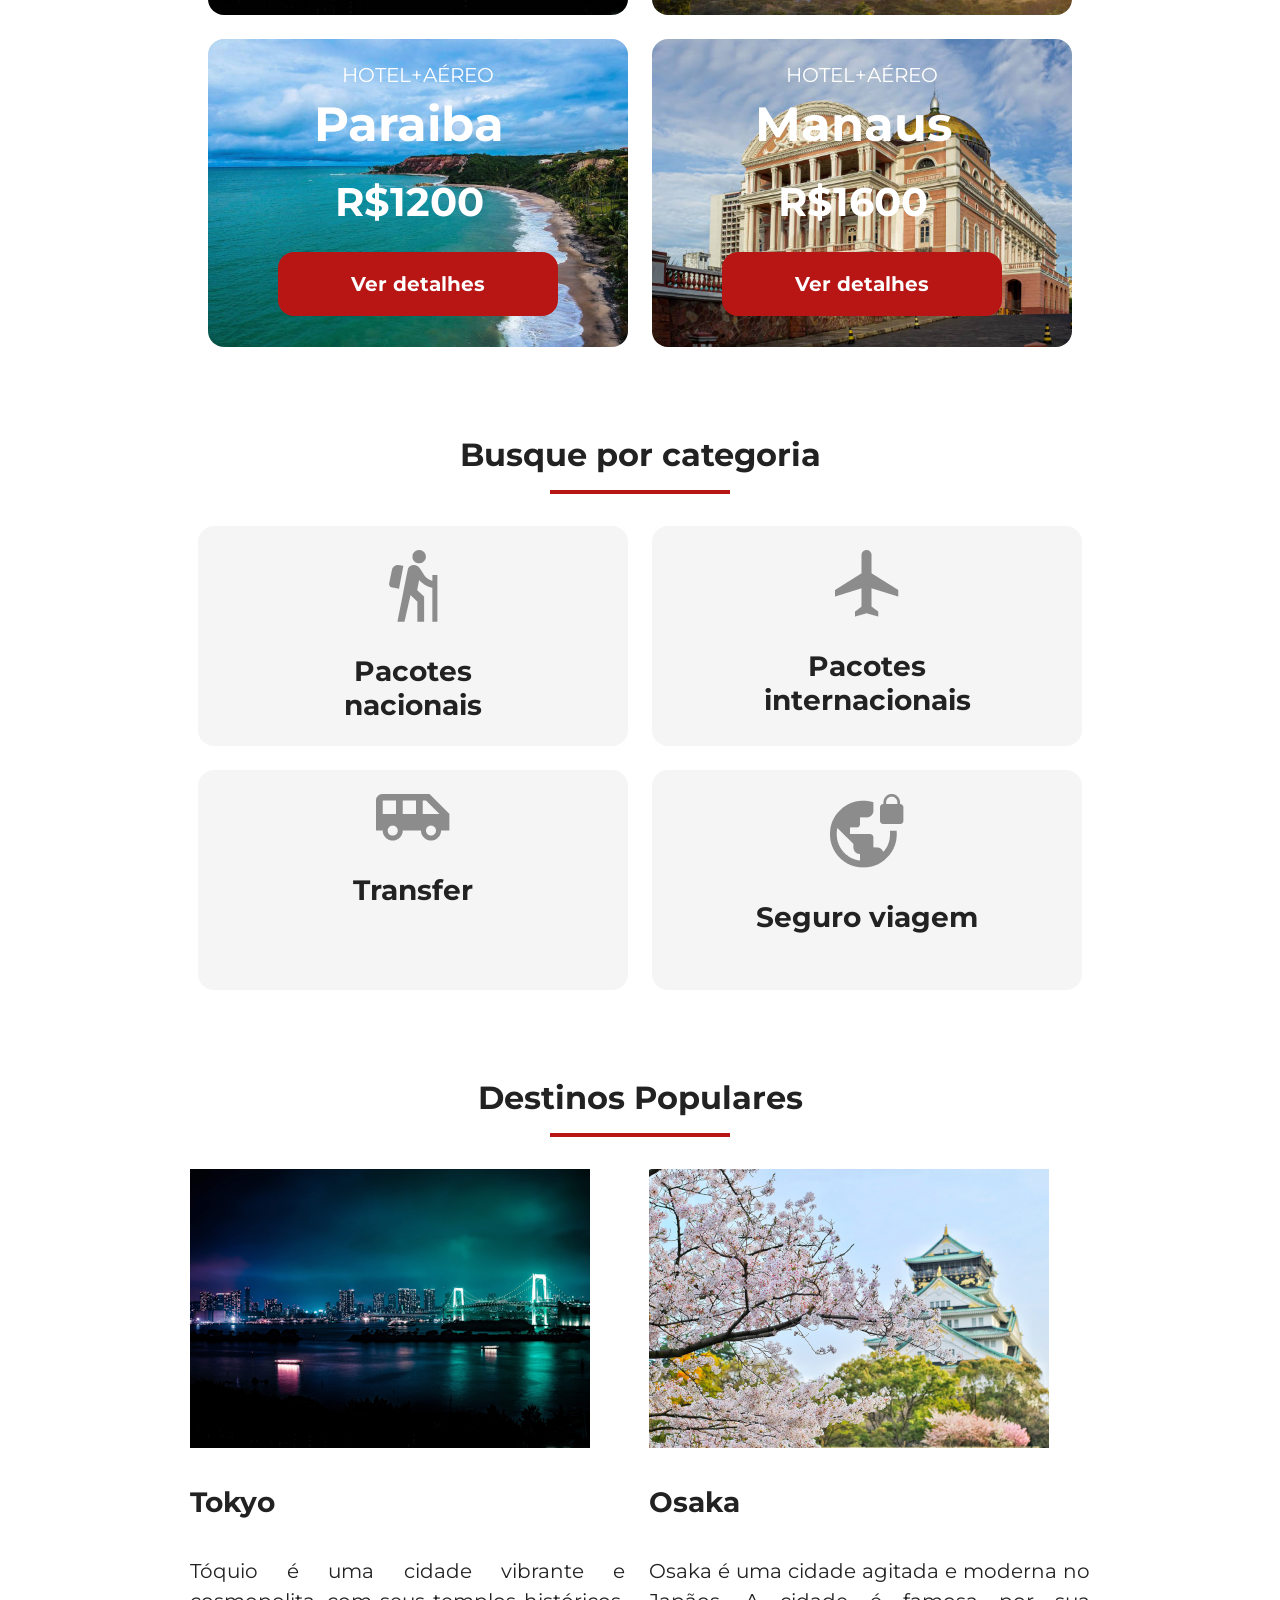
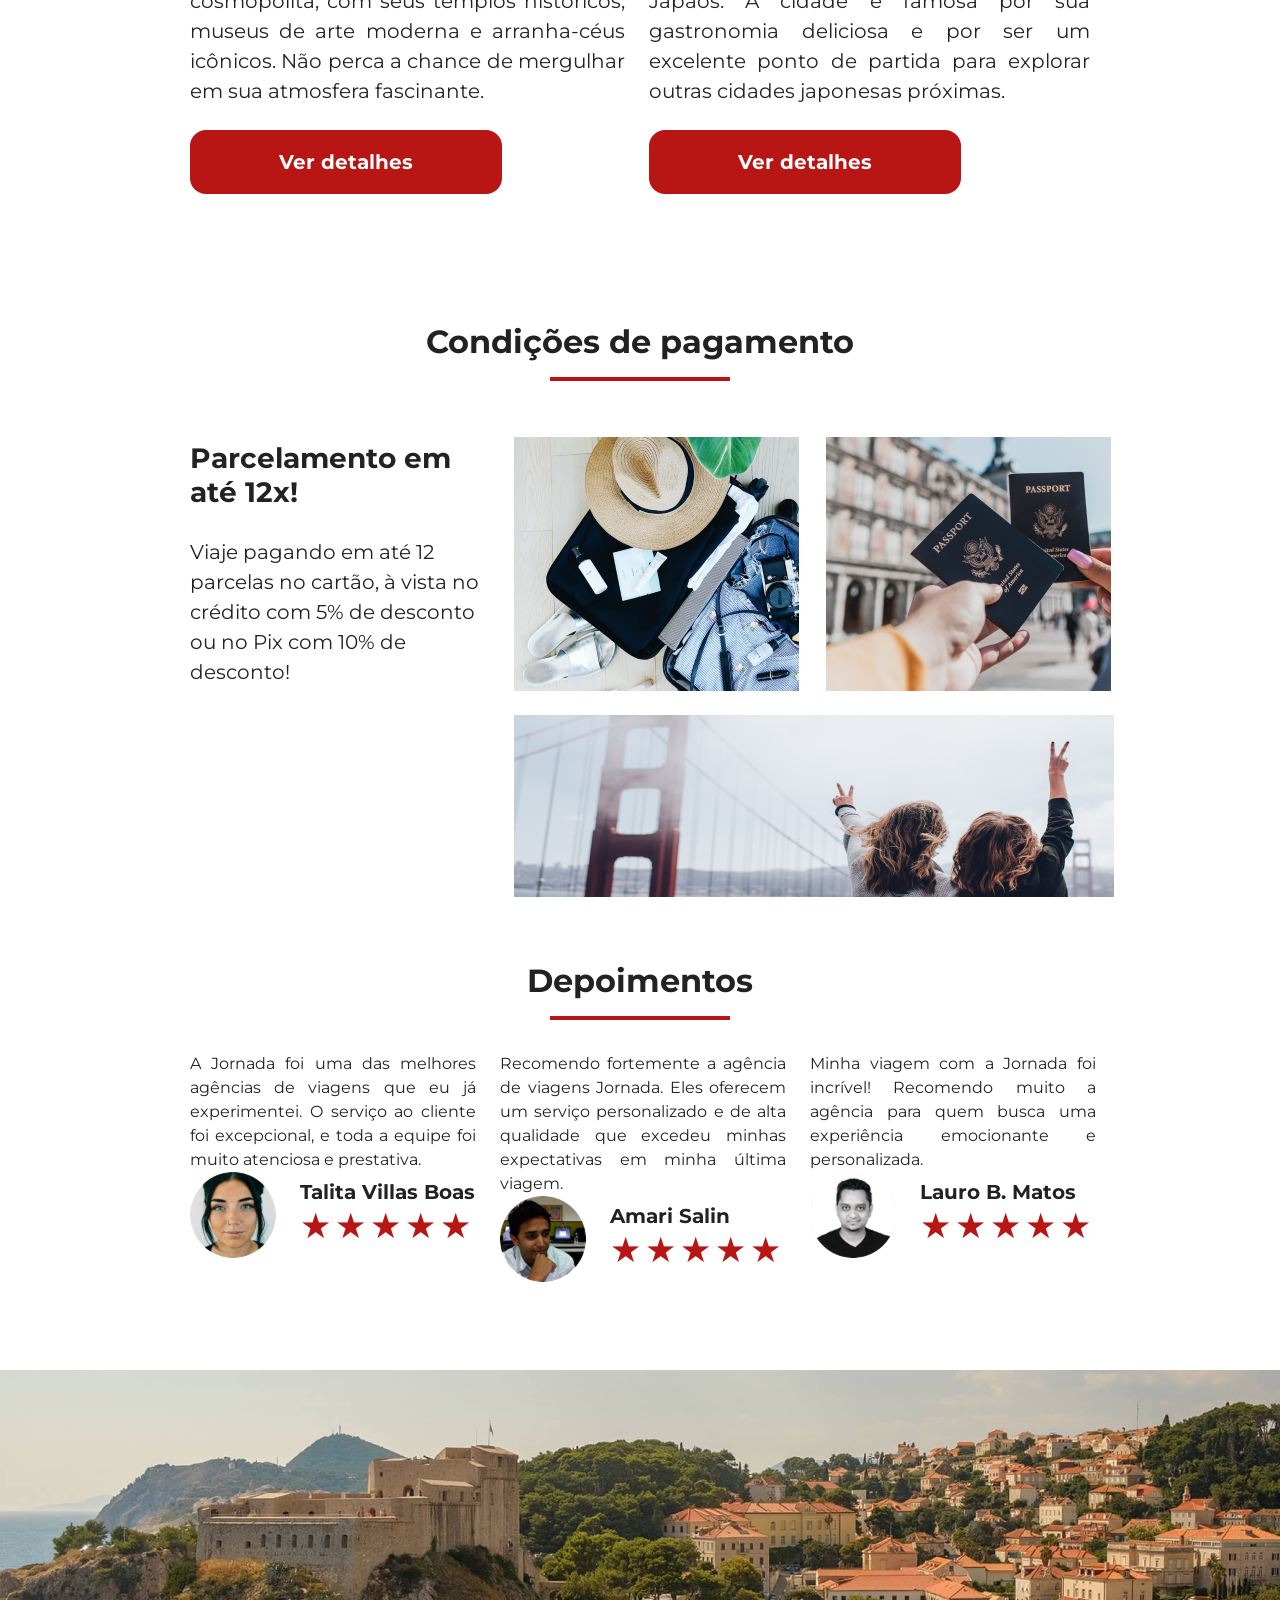
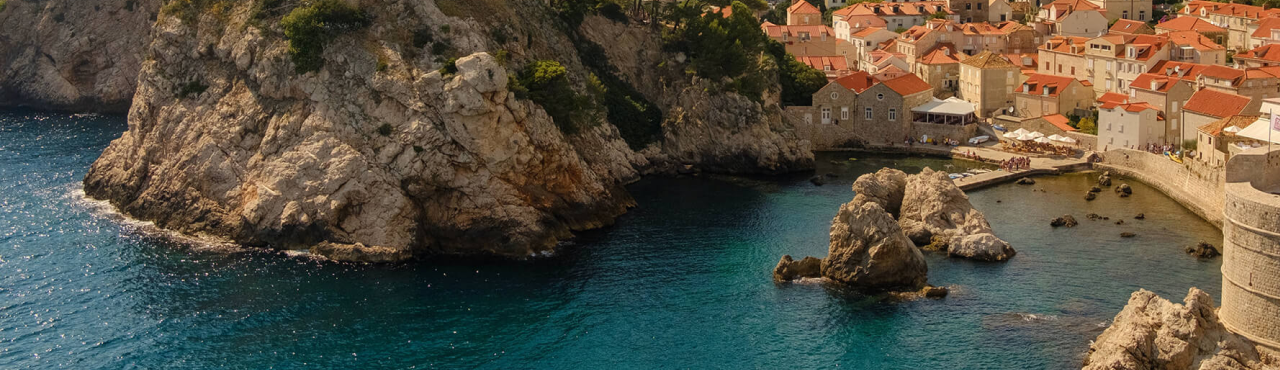
==== commit 47d19974: "Adicionando bottom hero" ====
--- a/HTML - CSS/jornada-viagens/templates/index.html
+++ b/HTML - CSS/jornada-viagens/templates/index.html
@@ -282,5 +282,8 @@
         </article>
       </div>
     </section>
+    <section class="bottom-hero">
+      <div class="image-hero"></div>
+    </section>
   </body>
 </html>
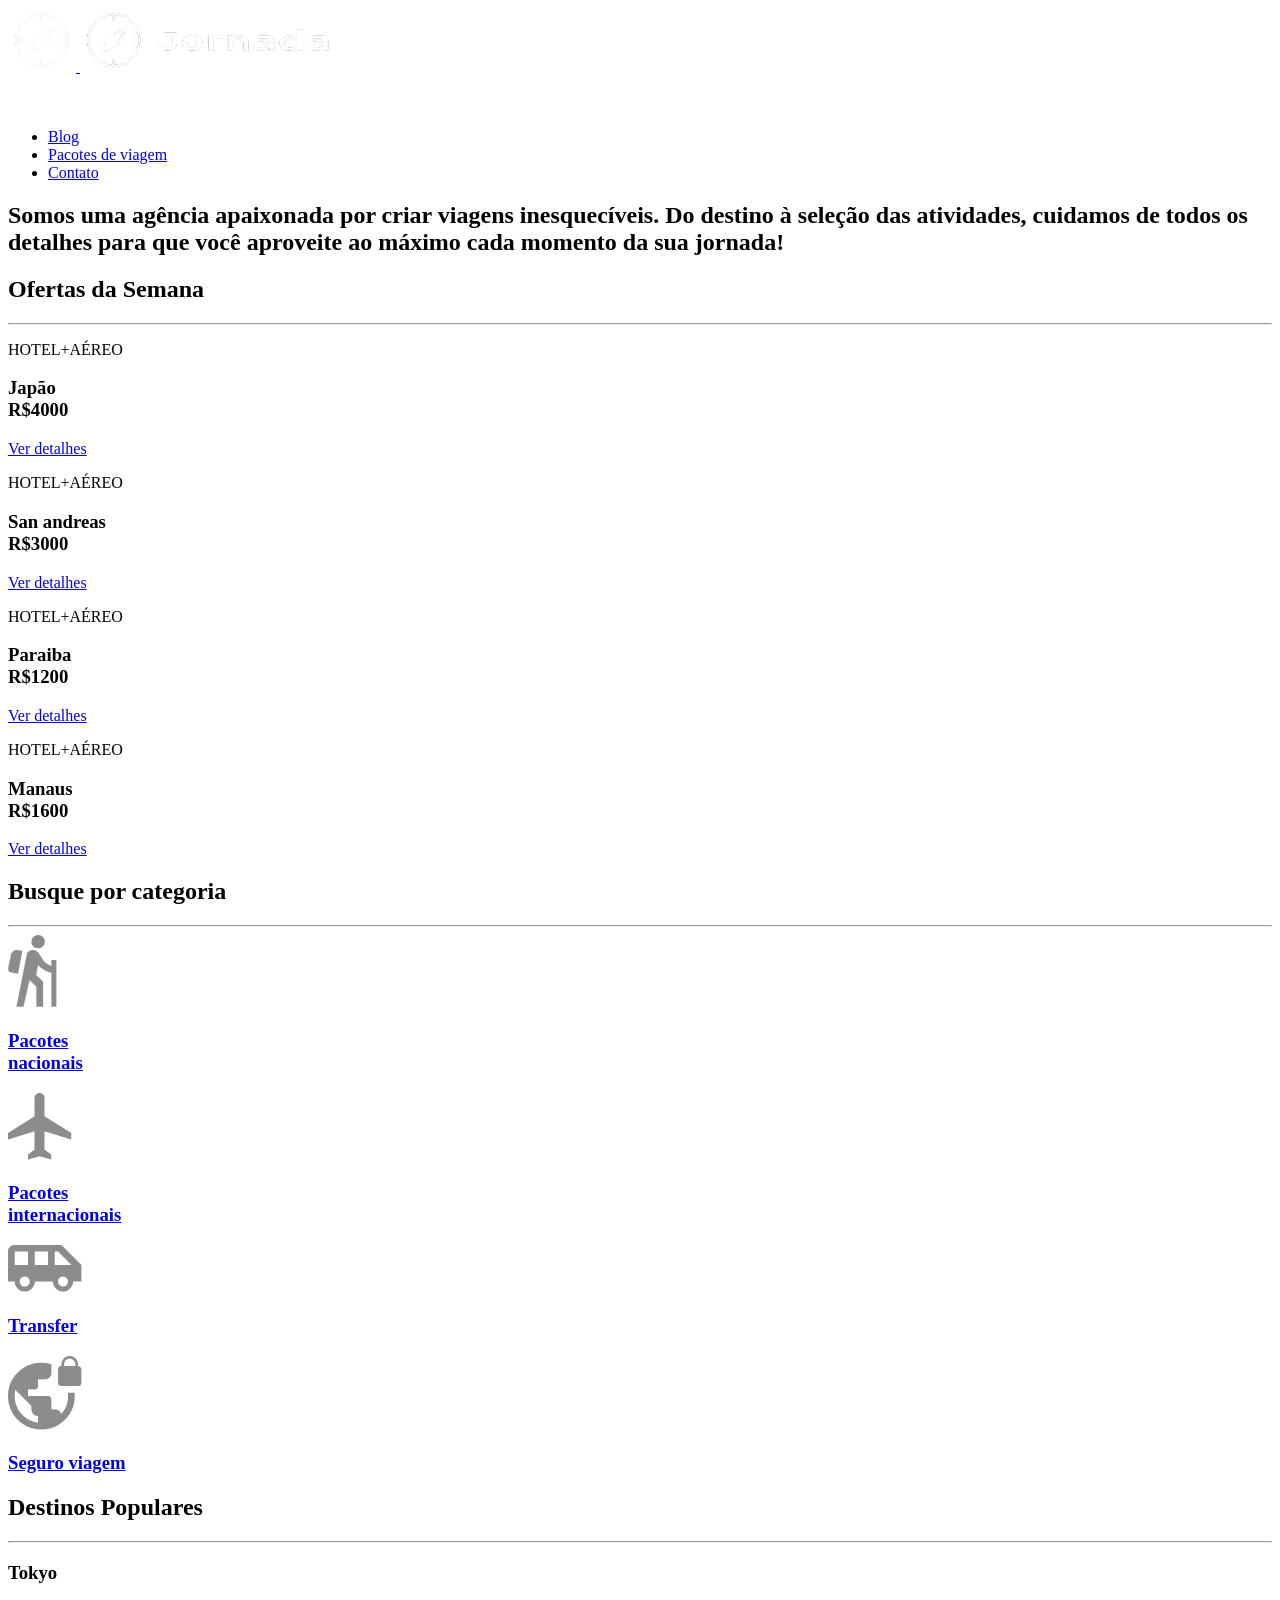
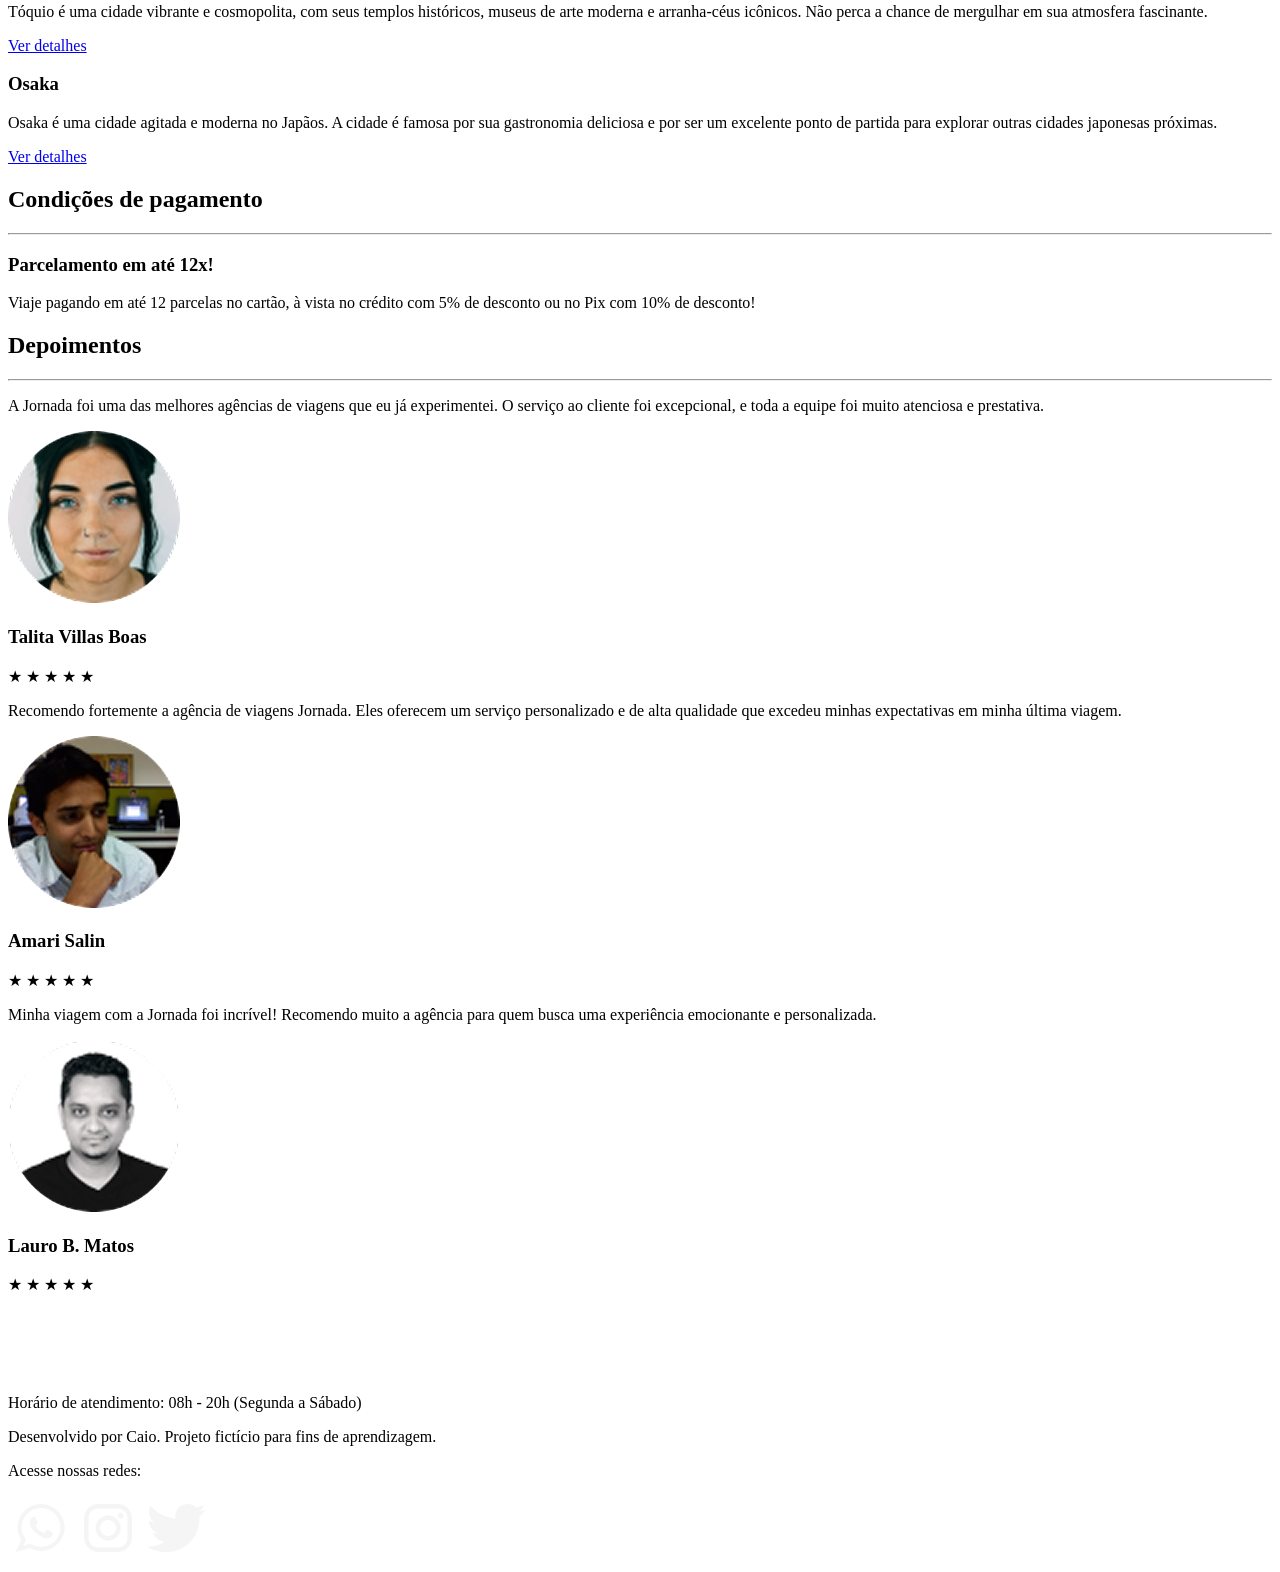
==== commit 7d4cbdd6: "Cria seção footer" ====
--- a/HTML - CSS/jornada-viagens/templates/index.html
+++ b/HTML - CSS/jornada-viagens/templates/index.html
@@ -141,7 +141,7 @@
         <article class="item">
           <header>
             <div class="img-item tokyo"></div>
-            <h4 class="content-title">Tokyo</h4>
+            <h3 class="content-title">Tokyo</h3>
           </header>
           <p class="content-text">
             Tóquio é uma cidade vibrante e cosmopolita, com seus templos
@@ -161,7 +161,7 @@
         <article class="item">
           <header>
             <div class="img-item osaka"></div>
-            <h4 class="content-title">Osaka</h4>
+            <h3 class="content-title">Osaka</h3>
           </header>
           <p class="content-text">
             Osaka é uma cidade agitada e moderna no Japãos. A cidade é famosa
@@ -220,7 +220,7 @@
               alt="Imagem de perfil do cliente talita"
             />
             <div class="profile-content">
-              <h4 class="content-title">Talita Villas Boas</h4>
+              <h3 class="content-title">Talita Villas Boas</h3>
               <div class="stars-content">
                 <span class="star">★</span>
                 <span class="star">★</span>
@@ -245,7 +245,7 @@
               alt="Imagem de perfil do cliente amari"
             />
             <div class="profile-content">
-              <h4 class="content-title">Amari Salin</h4>
+              <h3 class="content-title">Amari Salin</h3>
               <div class="stars-content">
                 <span class="star">★</span>
                 <span class="star">★</span>
@@ -269,7 +269,7 @@
               alt="Imagem de perfil do cliente lauro"
             />
             <div class="profile-content">
-              <h4 class="content-title">Lauro B. Matos</h4>
+              <h3 class="content-title">Lauro B. Matos</h3>
               <div class="stars-content">
                 <span class="star">★</span>
                 <span class="star">★</span>
@@ -285,5 +285,31 @@
     <section class="bottom-hero">
       <div class="image-hero"></div>
     </section>
+    <footer class="main-footer">
+      <div class="footer-content">
+        <img
+          src="../img/Logo-footer-mobile.png"
+          alt="Logo no final da pagina"
+        />
+        <p>Horário de atendimento: 08h - 20h (Segunda a Sábado)</p>
+        <p>
+          Desenvolvido por Caio. Projeto fictício para fins de aprendizagem.
+        </p>
+      </div>
+      <div class="footer-social">
+        <p>Acesse nossas redes:</p>
+        <a href="#" target="_blank" title="Whatsaap"
+          ><img src="../img/icone-whatsapp-mobile.png" alt="Icone do whatsapp"
+        /></a>
+        <a href="#" target="_blank" title="Instagram"
+          ><img
+            src="../img/icone-instragam-mobile.png"
+            alt="Icone do instagram"
+        /></a>
+        <a href="#" target="_blank" title="Twitter"
+          ><img src="../img/icone-twiter-mobile.png" alt="Icone do twitter"
+        /></a>
+      </div>
+    </footer>
   </body>
 </html>
